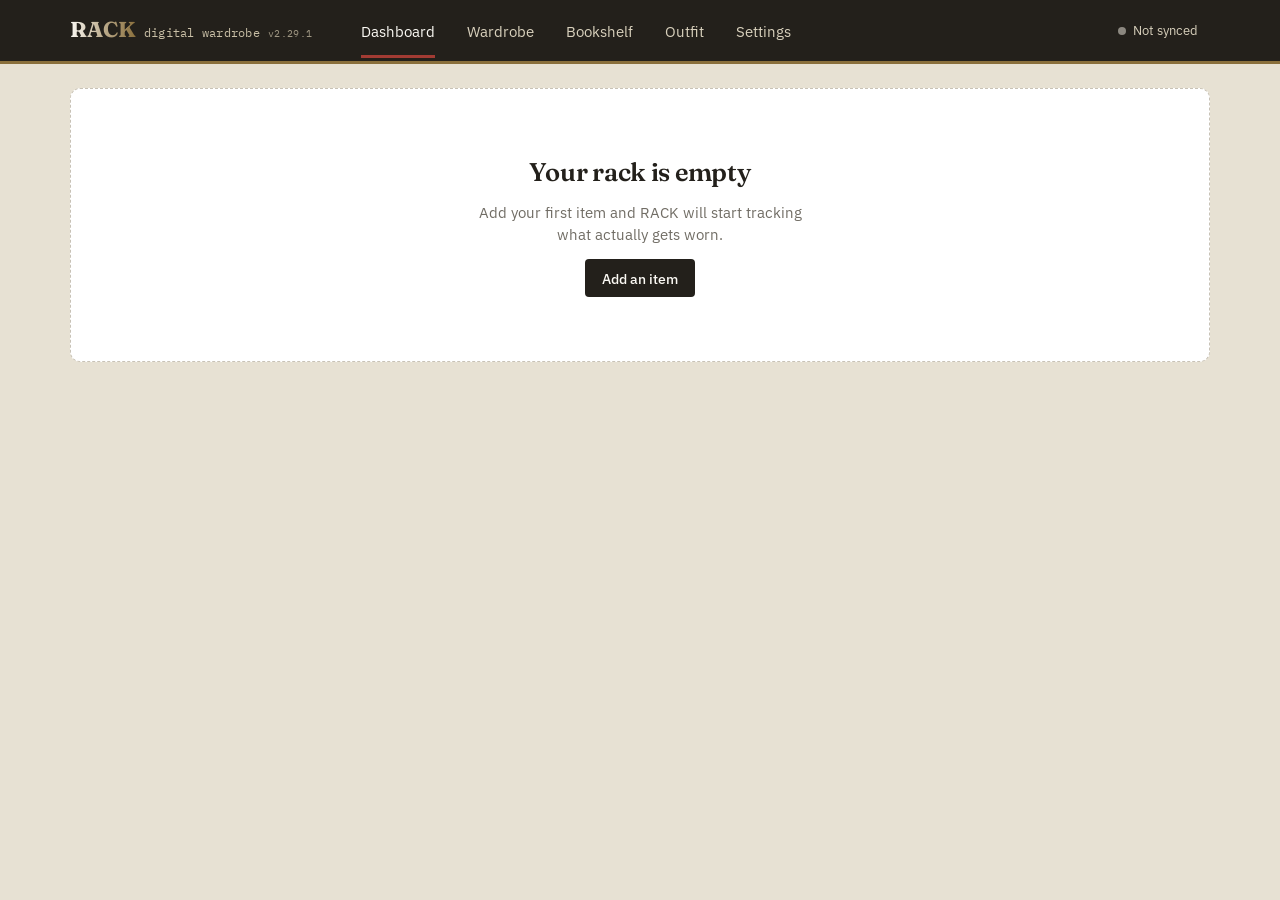
==== index.html @ 63d5cd0a "Make dashboard wear-month figures bold" ====
<!DOCTYPE html>
<!-- Every commit must bump VERSION. Rules: VERSIONING.md -->
<html lang="en">
<head>
<meta charset="UTF-8">
<meta name="viewport" content="width=device-width, initial-scale=1.0, viewport-fit=cover, interactive-widget=resizes-content">
<title>RACK — Digital Wardrobe</title>
<meta name="description" content="Track your wardrobe, what you actually wear, and what it's worth.">
<link rel="icon" href="data:image/svg+xml,%3Csvg xmlns='http://www.w3.org/2000/svg' viewBox='0 0 100 100'%3E%3Crect width='100' height='100' rx='16' fill='%2323201B'/%3E%3Cline x1='15' y1='30' x2='85' y2='30' stroke='%238A6F3B' stroke-width='6'/%3E%3Cpath d='M30 30 L30 75 M50 30 L50 80 M70 30 L70 72' stroke='%23FBF9F4' stroke-width='5' stroke-linecap='round'/%3E%3C/svg%3E">
<link rel="manifest" href="manifest.webmanifest">
<meta name="theme-color" content="#23201B">
<meta name="mobile-web-app-capable" content="yes">
<meta name="apple-mobile-web-app-capable" content="yes">
<meta name="apple-mobile-web-app-title" content="RACK">
<link rel="apple-touch-icon" href="icons/apple-touch-icon.png">
<link rel="preconnect" href="https://fonts.googleapis.com">
<link rel="preconnect" href="https://fonts.gstatic.com" crossorigin>
<link href="https://fonts.googleapis.com/css2?family=Fraunces:wght@500;600;700&family=IBM+Plex+Sans:wght@400;500;600&family=IBM+Plex+Mono:wght@400;500&display=swap" rel="stylesheet">
<link rel="stylesheet" href="css/style.css?v=20261124f">
</head>
<body>

<header class="app-header">
  <div class="app-header__inner">
    <div class="brand"><span class="gradient-text">RACK</span> <small>digital wardrobe</small> <span class="brand__version mono" id="app-version"></span></div>
    <nav class="nav">
      <button class="nav__link" data-tab="dashboard">Dashboard</button>
      <button class="nav__link" data-tab="wardrobe">Wardrobe</button>
      <button class="nav__link" data-tab="bookshelf" hidden>Bookshelf</button>
      <button class="nav__link" data-tab="outfit">Outfit</button>
      <button class="nav__link" data-tab="settings">Settings</button>
    </nav>
    <div class="sync-indicator" id="sync-indicator">
      <button class="sync-indicator__btn" id="sync-indicator-btn" type="button">
        <span class="sync-indicator__icon" aria-hidden="true"></span>
        <span class="sync-dot" id="sync-dot"></span>
        <span class="sync-indicator__label" id="sync-indicator-label">—</span>
      </button>
      <div class="sync-popover" id="sync-popover">
        <p class="sync-popover__status" id="sync-popover-status">—</p>
        <p class="muted">Push/Pull includes photos. Auto-sync updates wardrobe data only.</p>
        <div class="sync-popover__actions">
          <button class="btn btn--small btn--primary" id="sync-push-btn">Push</button>
          <button class="btn btn--small btn--ghost" id="sync-pull-btn">Pull</button>
        </div>
        <button class="btn btn--tiny btn--ghost sync-popover__settings" id="sync-popover-settings">Sync settings</button>
      </div>
    </div>
  </div>
</header>
<div class="sync-scrim" id="sync-scrim"></div>

<nav class="bottom-nav" id="bottom-nav">
  <span class="bottom-nav__lens" aria-hidden="true"></span>
  <button class="bottom-nav__link" data-tab="dashboard"><span class="bottom-nav__icon" data-icon="home"></span><span class="bottom-nav__label">Home</span></button>
  <button class="bottom-nav__link" data-tab="wardrobe"><span class="bottom-nav__icon" data-icon="hanger"></span><span class="bottom-nav__label">Wardrobe</span></button>
  <button class="bottom-nav__link" data-tab="bookshelf" hidden><span class="bottom-nav__icon" data-icon="book"></span><span class="bottom-nav__label">Bookshelf</span></button>
  <button class="bottom-nav__link" data-tab="outfit"><span class="bottom-nav__icon" data-icon="sparkles"></span><span class="bottom-nav__label">Outfit</span></button>
  <button class="bottom-nav__link" data-tab="settings"><span class="bottom-nav__icon" data-icon="sliders"></span><span class="bottom-nav__label">Settings</span></button>
</nav>

<main class="app-main" id="view"></main>

<div class="modal-overlay" id="modal-overlay">
  <div class="modal-box" id="modal-box"></div>
</div>

<div class="toast-host" id="toast-host"></div>

<script src="js/data.js?v=20261124f"></script>
<script src="js/sync.js?v=20261124f"></script>
<script src="js/brand-logos.js?v=20261124f"></script>
<script src="js/photos.js?v=20261124f"></script>
<script src="js/app.js?v=20261124f"></script>
<script>if ('serviceWorker' in navigator) addEventListener('load', () => navigator.serviceWorker.register('sw.js').catch(() => {}));</script>
</body>
</html>
---- css/style.css ----
/* ============================================================
   RACK — style.css
   A tailoring / garment-label inspired system: canvas backdrop,
   brass rail accents, hairline rules, tag-punch card motif.
   ============================================================ */

:root {
  /* ---- core theme tokens — overridden per-theme via JS (inline style on :root) ---- */
  --canvas: #E7E1D3;
  --surface-raised: #FFFFFF;
  --text: #23201B;
  --ink: #23201B;          /* structural dark surfaces: header, primary buttons, toast */
  --accent-ink: #FBF9F4;   /* text/icons sitting on --ink surfaces */
  --accent: #8A6F3B;       /* brass rail */
  --thread: #A23B33;       /* stitched red — sparing use */
  --good: #4C6B4F;

  /* ---- derived tokens — computed from the core set above, same formula for every theme ---- */
  --ink-soft: color-mix(in srgb, var(--text) 60%, var(--canvas) 40%);
  --line: color-mix(in srgb, var(--text) 16%, var(--canvas) 84%);
  --surface: color-mix(in srgb, var(--canvas) 35%, var(--surface-raised) 65%);
  --good-bg: color-mix(in srgb, var(--good) 20%, var(--surface-raised) 80%);
  --warn: var(--thread);
  --warn-bg: color-mix(in srgb, var(--thread) 18%, var(--surface-raised) 82%);

  --radius-s: 4px;
  --radius-m: 10px;
  --shadow-card: 0 1px 0 rgba(35,32,27,0.06);

  /* ---- motion ---- */
  --ease-out: cubic-bezier(.22, 1, .36, 1);       /* entrances: quick start, soft landing */
  --ease-in-out: cubic-bezier(.65, 0, .35, 1);    /* anything that travels across the screen */
  --dur-enter: 200ms;                             /* menus, popovers, modals (kept inside 150-250ms) */
  --dur-exit: 160ms;                              /* exits run 20% shorter than entrances */
  --stagger: 30ms;                                /* gap between sequential rows */
  --font-display: 'Fraunces Tabular', 'Fraunces', Georgia, 'Times New Roman', serif;
  --font-body: 'IBM Plex Sans', -apple-system, Segoe UI, sans-serif;
  --font-mono: 'IBM Plex Mono', 'SFMono-Regular', Consolas, monospace;
}

* { box-sizing: border-box; }
[hidden] { display: none !important; }
html { -webkit-text-size-adjust: 100%; }
body {
  margin: 0;
  background: var(--canvas);
  color: var(--text);
  font-family: var(--font-body);
  font-size: 15px;
  line-height: 1.5;
  font-variant-numeric: tabular-nums;   /* every digit the same width; the "Tabular digits" faces at the end cover fonts that lack it */
}
button, input, select, textarea { font-variant-numeric: tabular-nums; }
h1, h2, h3, h4 { font-family: var(--font-display); font-weight: 600; margin: 0 0 .4em; letter-spacing: -0.01em; }
p { margin: 0 0 .8em; }
.muted { color: var(--ink-soft); font-size: .88em; }
.mono { font-family: var(--font-mono); }
button { font-family: inherit; }
a { color: var(--accent); }
* { -webkit-tap-highlight-color: transparent; }
:focus-visible { outline: 2px solid var(--accent); outline-offset: 2px; }

/* ---------------- header / nav ---------------- */
.app-header {
  position: sticky; top: 0; left: 0; z-index: 48;
  width: 100%;
  background: var(--ink);
  color: var(--accent-ink);
  border-bottom: 3px solid var(--accent);
}
.app-header__inner {
  max-width: 1180px; margin: 0 auto;
  display: flex; align-items: center; gap: 2rem;
  padding: 0 1.25rem;
}
.brand {
  display: flex; align-items: baseline; gap: .5rem;
  padding: .9rem 0;
  font-family: var(--font-display);
  font-size: 1.35rem;
  font-weight: 700;
  color: var(--accent-ink);
  white-space: nowrap;
}
.brand small { font-family: var(--font-mono); font-size: .55em; color: #C9BFA6; font-weight: 400; letter-spacing: .02em; }
.settings-version { display: none; text-align: center; font-size: .7rem; opacity: .6; margin: .5rem 0 0; }
.sync-indicator__icon { display: none; }
.brand__version { font-size: .62rem; color: #C9BFA6; opacity: .75; font-weight: 400; letter-spacing: .04em; }

.nav { display: flex; gap: 0; overflow-x: auto; flex: 1; position: relative; }
.nav__link {
  position: relative;
  background: none; border: none; color: #D8D0BC;
  font-family: var(--font-body); font-size: .95rem;
  padding: 1.1rem 1rem;
  cursor: pointer;
  white-space: nowrap;
  transition: color .2s var(--ease-out);
}
.nav__link:hover { color: var(--accent-ink); }
.nav__link.is-active { color: var(--accent-ink); }
/* one shared underline (.nav__ink, placed by syncNavInk in app.js) slides between tabs instead of a new one appearing under each */
.nav__ink {
  position: absolute; left: 0; bottom: 0; height: 3px; width: var(--ink-w, 0); pointer-events: none;
  transform: translateX(var(--ink-x, 0)); background: var(--thread);
}
.nav__ink.is-ready { transition: transform .3s var(--ease-in-out), width .3s var(--ease-in-out); }

/* ---------------- sync indicator ---------------- */
.sync-indicator { position: relative; margin-left: auto; }
.sync-indicator__btn {
  display: flex; align-items: center; gap: .45rem;
  background: none; border: 1px solid transparent; border-radius: 20px;
  padding: .4rem .7rem; cursor: pointer; color: #D8D0BC;
  font-family: var(--font-body); font-size: .82rem;
}
.sync-indicator__btn { transition: background-color .2s var(--ease-out), transform .14s var(--ease-out); }
.sync-indicator__btn:hover { background: rgba(255,255,255,.06); }
.sync-indicator__btn:active { transform: scale(.97); }
.sync-dot {
  width: 8px; height: 8px; border-radius: 50%; flex-shrink: 0;
  background: #8C8880; transition: background-color .25s var(--ease-out);
}
.sync-dot--synced { background: var(--good); }
.sync-dot--pending { background: var(--accent); }
.sync-dot--syncing { background: var(--accent); animation: sync-pulse 1s ease-in-out infinite; }
.sync-dot--failed, .sync-dot--conflict { background: var(--thread); }
@keyframes sync-spin { to { transform: rotate(360deg); } }
@keyframes sync-pulse { 0%, 100% { opacity: 1; } 50% { opacity: .35; } }

.sync-popover {
  display: none;
  opacity: 0; transform: scale(.95); transform-origin: calc(100% - 1.5rem) 0;  /* grows out of the sync button */
  transition: opacity var(--dur-exit) var(--ease-out), transform var(--dur-exit) var(--ease-out), display var(--dur-exit) allow-discrete;
  position: absolute; top: calc(100% + 8px); right: 0; z-index: 47;
  background: var(--surface-raised); color: var(--text);
  border: 1px solid var(--line); border-radius: var(--radius-m);
  box-shadow: 0 14px 34px rgba(0,0,0,.22);
  padding: .9rem; width: 240px;
}
.sync-popover.is-open {
  display: block; opacity: 1; transform: none;
  transition: opacity var(--dur-enter) var(--ease-out), transform var(--dur-enter) var(--ease-out), display var(--dur-enter) allow-discrete;
}
@starting-style { .sync-popover.is-open { opacity: 0; transform: scale(.95); } }
/* scrim behind the popover: frosted (default) or fluted, via <html data-popover-blur> */
.sync-scrim {
  display: none; opacity: 0;
  transition: opacity var(--dur-exit) var(--ease-out), display var(--dur-exit) allow-discrete;
  position: fixed; inset: 0; z-index: 44;
  background: rgba(255,255,255,.18);
  backdrop-filter: blur(16px) saturate(150%); -webkit-backdrop-filter: blur(16px) saturate(150%);
}
[data-popover-blur="fluted"] .sync-scrim {
  background:
    repeating-linear-gradient(90deg, rgba(255,255,255,.14) 0, rgba(255,255,255,.03) 6px, rgba(0,0,0,.07) 12px, rgba(255,255,255,.14) 12px),
    rgba(255,255,255,.10);
  backdrop-filter: blur(12px) saturate(140%); -webkit-backdrop-filter: blur(12px) saturate(140%);
}
.sync-scrim.is-open { display: block; opacity: 1; transition-duration: var(--dur-enter); }
@starting-style { .sync-scrim.is-open { opacity: 0; } }
.sync-popover__status { font-size: .82rem; color: var(--ink-soft); margin: 0 0 .7rem; }
.sync-popover__actions { display: flex; gap: .5rem; }
.sync-popover__actions .btn { flex: 1; }
.sync-popover__settings { width: 100%; margin-top: .6rem; }

/* ---------------- bottom nav (mobile only) ---------------- */
.bottom-nav {
  display: none;
  position: fixed; left: 0; right: 0; bottom: 0; z-index: 40;
  background: var(--ink);
  border-top: 3px solid var(--accent);
  padding-bottom: env(safe-area-inset-bottom);
}
.bottom-nav__link {
  position: relative;
  flex: 1;
  display: flex; flex-direction: column; align-items: center; justify-content: center; gap: .25rem;
  background: none; border: none; color: #D8D0BC;
  font-family: var(--font-body); font-size: .68rem;
  padding: .55rem .25rem .5rem;
  cursor: pointer;
}
.bottom-nav__lens { display: none; }
.bottom-nav__icon { display: flex; line-height: 0; }
.bottom-nav__icon svg { display: block; }
.bottom-nav__label { line-height: 1; }
.bottom-nav__link.is-active { color: var(--accent-ink); }
.bottom-nav__link.is-active::before {
  content: ''; position: absolute; left: .9rem; right: .9rem; top: 0; height: 3px;
  background: var(--thread);
}

/* ---------------- layout ---------------- */
.app-main { max-width: 1180px; margin: 0 auto; padding: 1.5rem 1.25rem 4rem; }
.view-section { display: flex; flex-direction: column; gap: 1.25rem; }
.wardrobe-block, #outfit-body { display: flex; flex-direction: column; gap: 1.25rem; }

/* ---------------- buttons ---------------- */
.btn {
  font-family: var(--font-body); font-size: .9rem; font-weight: 500;
  padding: .55rem 1rem; border-radius: var(--radius-s); border: 1px solid transparent;
  cursor: pointer; transition: background-color .2s var(--ease-out), border-color .2s var(--ease-out), color .2s var(--ease-out), transform .14s var(--ease-out);
}
.btn:active { transform: scale(.97); }
.btn--primary { background: var(--ink); color: var(--accent-ink); }
.btn--primary:hover { background: #38332A; }
.btn--ghost { background: transparent; border-color: var(--line); color: var(--text); }
.btn--ghost:hover { background: var(--surface-raised); }
.btn--danger { background: var(--thread); color: #fff; }
.btn--danger:hover { background: #8B322B; }
/* Hold to confirm (app.js holdToConfirm): the button fills left to right while it is held. */
.btn--hold { position: relative; overflow: hidden; isolation: isolate; user-select: none; -webkit-user-select: none; -webkit-touch-callout: none; touch-action: manipulation; }
.btn--hold::before { content: ''; position: absolute; inset: 0; z-index: -1; pointer-events: none; background: rgba(0,0,0,.3); transform: scaleX(var(--hold, 0)); transform-origin: left; }
[data-style="neumorphic"] .btn--hold::before { background: color-mix(in srgb, var(--thread) 22%, transparent); }
.btn--danger-ghost { background: transparent; border-color: var(--warn-bg); color: var(--thread); }
.btn--danger-ghost:hover { background: var(--warn-bg); }
.btn--small { padding: .4rem .75rem; font-size: .82rem; }
.btn--tiny { padding: .25rem .55rem; font-size: .76rem; }
.btn[disabled] { opacity: .4; cursor: not-allowed; }
.icon-btn { background: none; border: none; font-size: 1.4rem; line-height: 1; cursor: pointer; color: var(--ink-soft); }
.icon-btn:hover { color: var(--text); }

/* ---------------- toolbar / filters ---------------- */
.toolbar {
  display: flex; flex-wrap: wrap; align-items: center; justify-content: flex-start; gap: .75rem;
}
/* search, filters and view toggle cluster left; the create action sits alone on the far right */
#add-item-btn { margin-left: auto; }
.toolbar__filters { display: none; flex-wrap: wrap; gap: .5rem; flex-basis: 100%; width: 100%; }
.toolbar__filters.is-open {
  display: flex; margin-top: .5rem; padding-top: .75rem; border-top: 1px dashed var(--line);
}
.filters-toggle-btn { display: inline-flex; align-items: center; position: relative; }
.filter-count-badge {
  display: inline-flex; align-items: center; justify-content: center;
  min-width: 18px; height: 18px; padding: 0 4px; margin-left: .4rem;
  border-radius: 20px; background: var(--thread); color: #fff;
  font-family: var(--font-mono); font-size: .68rem;
}
.filter-count-badge[hidden] { display: none; }
.filters-backdrop { display: none; }
.filters-done-btn { display: none; }
select, input[type="text"], input[type="number"], input[type="password"], input[type="search"],
input[type="date"] {
  font-family: var(--font-body); font-size: .87rem;
  padding: .5rem .6rem; border-radius: var(--radius-s); border: 1px solid var(--line);
  background: var(--surface-raised); color: var(--text);
}
.search-input { flex: 1 1 180px; min-width: 0; max-width: 260px; }

/* ---------------- stat grid (dashboard) ---------------- */
.stat-grid { display: grid; grid-template-columns: repeat(2, 1fr); gap: .75rem; }
.stat-card {
  background: var(--surface-raised); border: 1px solid var(--line); border-radius: var(--radius-m);
  padding: 1rem 1.1rem; display: flex; flex-direction: column; gap: .2rem;
}
.stat-card__num { font-family: var(--font-display); font-size: 1.7rem; font-weight: 700; }
.stat-card__label { font-size: .8rem; color: var(--ink-soft); }
/* hero metric: one dominant figure, supporting numbers small beneath */
.stat-hero { grid-column: 1 / -1; padding: .9rem 1.2rem; gap: .2rem; }
.stat-hero .stat-card__num { font-size: 1.9rem; line-height: 1.1; }
.stat-hero__head { display: flex; align-items: center; gap: .35rem; }
.stat-hero__switch {
  display: inline-flex; align-items: center; justify-content: center; flex: none;
  width: 30px; height: 30px; margin: -4px 0; padding: 0; border-radius: 999px;
  border: 1px solid var(--line); background: transparent; color: var(--ink-soft); cursor: pointer;
}
.stat-hero__switch:hover, .stat-hero__switch:focus-visible { color: var(--text); border-color: currentColor; }
.stat-hero__meta {
  display: grid; grid-template-columns: repeat(auto-fit, minmax(110px, 1fr)); gap: .75rem 1rem;
  margin-top: .45rem; padding-top: .6rem; border-top: 1px dashed var(--line);
}
.stat-grid .stat-card:not(.stat-hero) { padding: .7rem 1rem; }
.stat-grid .stat-card:not(.stat-hero) .stat-card__num { font-size: 1.35rem; }
.stat-hero__item { display: flex; flex-direction: column; gap: .05rem; min-width: 0; }
.stat-hero__val { font-family: var(--font-display); font-size: 1.05rem; font-weight: 600; overflow-wrap: anywhere; }
.stat-hero__item--wide { grid-column: 1 / -1; flex-direction: row; align-items: baseline; gap: .5rem; }
@media (min-width: 641px) { .stat-hero__meta { grid-template-columns: repeat(4, 1fr); } }  /* full-width item stops auto-fit collapsing empty columns */
/* longest idle + dormant count in one compact row */
.stat-idle { grid-column: 1 / -1; flex-direction: row; align-items: center; justify-content: space-between; gap: .75rem; }
.stat-idle__main { display: flex; flex-direction: column; gap: .1rem; min-width: 0; }
.stat-idle__name { white-space: nowrap; overflow: hidden; }
.stat-idle .tag-chip { flex: none; }
.stat-idle--action { cursor: pointer; transition: transform var(--dur-exit) var(--ease-out); }
.stat-idle--action:active { transform: scale(.985); }
.stat-idle--action:focus-visible { outline: 2px solid var(--accent); outline-offset: 2px; }
.mini-row > span:first-child { min-width: 0; overflow: hidden; text-overflow: ellipsis; white-space: nowrap; }
.mini-row > .tag-chip { flex: none; white-space: nowrap; }
.mini-row > .mini-name:first-child { display: flex; align-items: center; }
.mid { display: flex; min-width: 0; }
.mini-row__main { flex: 1 1 auto; min-width: 0; display: flex; flex-direction: column; gap: .1rem; }
.mini-row__main > .mini-name { display: flex; align-items: center; min-width: 0; overflow: hidden; white-space: nowrap; }
.mini-row__main > small { font-size: .74rem; white-space: nowrap; overflow: hidden; text-overflow: ellipsis; }
.mid__start { min-width: 0; overflow: hidden; text-overflow: ellipsis; white-space: pre; }
.mid__end { flex: none; white-space: pre; }

.dash-cols { display: grid; grid-template-columns: repeat(auto-fit, minmax(260px, 1fr)); gap: 1rem; }
.panel {
  background: var(--surface-raised); border: 1px solid var(--line); border-radius: var(--radius-m);
  padding: 1.2rem;
}
.settings-section { position: relative; }
.backup-cards { display: contents; }
.backup-actions { display: grid; grid-template-columns: 1fr 1fr; gap: .6rem; }
.backup-actions .btn { display: flex; align-items: center; justify-content: center; gap: .5rem; margin: 0; text-align: center; }
.settings-section__actions {
  position: absolute; top: 0; right: 0; z-index: 2;
  display: flex; align-items: center; gap: .4rem;
}
.item-group.is-collapsed .settings-section__actions { display: none; }
.settings-section__actions .btn--icon { height: auto; align-self: stretch; }
.settings-hint-btn {
  flex: none; width: 1.5rem; height: 1.5rem; padding: 0; border-radius: 50%; cursor: pointer;
  border: 1px solid var(--line); background: transparent; color: var(--ink-soft);
  font: inherit; font-size: .8rem; line-height: 1;
}
.settings-hint-btn:hover, .settings-hint-btn[aria-expanded="true"] { color: var(--text); border-color: var(--ink-soft); }
.item-group.is-collapsed .settings-hint-btn { display: none; }
.settings-hint-tip {
  position: absolute; top: calc(100% + .35rem); right: 0; z-index: 30;
  width: min(19rem, calc(100vw - 2.5rem)); padding: .7rem .85rem;
  background: var(--surface-raised); color: var(--text);
  border: 1px solid var(--line); border-radius: var(--radius-m);
  box-shadow: 0 14px 34px rgba(0,0,0,.22);
  font-size: .82rem; line-height: 1.45;
  opacity: 0; visibility: hidden; transform: translateY(-4px); transform-origin: calc(100% - .8rem) 0;
  transition: opacity var(--dur-exit) var(--ease-out), transform var(--dur-exit) var(--ease-out), visibility 0s linear var(--dur-exit);
}
.settings-hint-tip::before { content: ""; position: absolute; left: 0; right: 0; top: -1rem; height: 1rem; }  /* keeps hover while the pointer crosses the gap */
.settings-hint-tip p { margin: 0; }
.settings-hint-tip p + p { margin-top: .5rem; }
.settings-hint-tip.is-open, .settings-hint-btn:focus-visible + .settings-hint-tip {
  opacity: 1; visibility: visible; transform: none;
  transition: opacity var(--dur-enter) var(--ease-out), transform var(--dur-enter) var(--ease-out), visibility 0s;
}
@media (hover: hover) {
  .settings-hint-btn:hover + .settings-hint-tip, .settings-hint-tip:hover {
    opacity: 1; visibility: visible; transform: none;
    transition: opacity var(--dur-enter) var(--ease-out), transform var(--dur-enter) var(--ease-out), visibility 0s;
  }
}
.item-group.is-collapsed .settings-hint-tip { display: none; }
.panel--accent { border-color: var(--accent); background: #FBF6EA; }
.panel--sync label { display: flex; flex-direction: column; gap: .3rem; font-size: .85rem; font-weight: 500; }
.panel--sync input { width: 100%; box-sizing: border-box; }
.panel--danger { border-color: var(--warn-bg); }
.panel--quiet { padding: .75rem 1.2rem; }
.panel--quiet h3 { font-size: .85rem; color: var(--ink-soft); margin: 0 0 .3rem; }
.panel--quiet .mini-row { font-size: .82rem; }
.mini-list { display: flex; flex-direction: column; gap: .1rem; }
.mini-row {
  display: flex; justify-content: space-between; align-items: center; gap: .5rem;
  padding: .5rem 0; border-bottom: 1px dashed var(--line); font-size: .9rem;
}
.mini-row:last-child { border-bottom: none; }

/* ---------------- charts ---------------- */
.chart-svg { width: 100%; height: auto; margin-top: .3rem; }
.chart-svg .chart-label { font-family: var(--font-body); font-size: 12px; fill: var(--ink-soft); }
.chart-svg .chart-value { font-family: var(--font-mono); font-size: 11px; fill: var(--text); }
.chart-svg .chart-track { fill: var(--canvas); }
.chart-svg .chart-icon { color: var(--ink-soft); }
.chart-svg .chart-grid { stroke: var(--line); stroke-width: 1; }
.chart-svg .chart-tick { font-family: var(--font-mono); font-size: 10px; fill: var(--ink-soft); }

.tag-chip {
  display: inline-block; font-family: var(--font-mono); font-size: .72rem;
  background: var(--canvas); border: 1px solid var(--line); border-radius: 20px;
  padding: .15rem .55rem; color: color-mix(in srgb, var(--text) 68%, var(--canvas));
}
/* the good/warn hues are often pale (and themeable), so the text is pulled toward --text to stay readable on their tint */
.tag-chip--good { background: var(--good-bg); color: color-mix(in srgb, var(--good) 50%, var(--text)); border-color: transparent; }
.tag-chip--warn { background: var(--warn-bg); color: color-mix(in srgb, var(--warn) 50%, var(--text)); border-color: transparent; }
.tag-chip--muted { opacity: .7; }
.tag-chip--more { cursor: pointer; font-family: var(--font-mono); line-height: inherit; color: var(--text); }
.tag-chip--more { transition: border-color .2s var(--ease-out), transform .14s var(--ease-out); }
.tag-chip--more:hover { border-color: var(--ink-soft); }
.tag-chip--more:active { transform: scale(.97); }
.tag-chip[hidden] { display: none; }

/* ---------------- item grid & cards ---------------- */
.item-grid { display: grid; grid-template-columns: repeat(auto-fill, minmax(255px, 1fr)); gap: 1rem; }
.item-card {
  position: relative;
  min-width: 0;
  display: flex;
  flex-direction: column;
  background: var(--surface-raised); border: 1px solid var(--line); border-radius: var(--radius-m);
  padding: 1.1rem 1.1rem 1rem; box-shadow: var(--shadow-card);
}
.item-card__top { display: flex; gap: .65rem; align-items: flex-start; }
.swatch { width: 26px; height: 26px; border-radius: 50%; border: 2px solid var(--surface-raised); box-shadow: 0 0 0 1px var(--line); flex-shrink: 0; margin-top: .15rem; }
.swatch--sm { width: 18px; height: 18px; }
/* Perfumes have no colour; the bottle size sits where the swatch would be, so
   it matches the same footprint and keeps the title aligned across cards. */
.item-card__vol {
  display: inline-flex; align-items: center; justify-content: center;
  min-width: 26px; height: 26px; padding: 0 .3rem;
  border-radius: 13px; border: 1px solid var(--line); background: var(--surface);
  color: var(--ink-soft); font-size: .62rem; font-weight: 500; line-height: 1;
  letter-spacing: -.01em; white-space: nowrap; flex-shrink: 0; margin-top: .15rem;
}
.item-row .item-card__vol { min-width: 18px; height: 18px; border-radius: 9px; font-size: .55rem; padding: 0 .2rem; margin-top: 0; }
.item-card__titles { flex: 1; min-width: 0; }
@media (min-width: 641px) { .item-card__titles { min-height: 3.6rem; } } /* reserve two title lines only when cards sit side by side */
.item-card__titles h4 {
  font-size: 1rem; margin-bottom: .1rem; line-height: 1.25;
  display: -webkit-box; -webkit-line-clamp: 2; -webkit-box-orient: vertical;
  overflow: hidden; text-overflow: ellipsis; white-space: normal;
}
.item-card__breadcrumb { font-size: .76rem; color: var(--ink-soft); margin: 0; overflow: hidden; text-overflow: ellipsis; white-space: nowrap; }
.item-card__subtext { font-size: .82rem; color: var(--ink-soft); margin: .5rem 0 0; font-style: italic; }
.item-card__tags { display: flex; flex-wrap: wrap; gap: .3rem; margin: .7rem 0; }

/* overflow menu trigger: doubles as the card's decorative "hole" */
.item-card__overflow { flex-shrink: 0; margin-top: .15rem; }
.item-card__hole-btn {
  position: relative; width: 32px; height: 32px; padding: 0; border-radius: 50%;
  border: 1px solid var(--line); color: var(--ink-soft); cursor: pointer;
  background: color-mix(in srgb, var(--surface-raised) 65%, transparent);
  box-shadow: 0 1px 3px rgba(0,0,0,.08);
  display: flex; align-items: center; justify-content: center;
  transition: background-color .2s var(--ease-out), color .2s var(--ease-out), transform .14s var(--ease-out);
}
.item-card__hole-btn svg { display: block; }
.item-card__hole-btn::before { content: ''; position: absolute; inset: -6px; } /* larger tap target */
.item-card__hole-btn:hover { background: var(--surface-raised); color: var(--text); }

/* Per-device photo on perfume cards (photos.js). Hidden until a real image
   has decoded, so a missing or broken photo leaves the card exactly as it
   looked before — no empty box, no layout shift for photo-less items. */
.item-card__photo {
  margin: -1.1rem -1.1rem .85rem;
  border-radius: calc(var(--radius-m) - 2px) calc(var(--radius-m) - 2px) 0 0;
  overflow: hidden;
  background: var(--surface);
}
.item-card__photo img { display: block; width: 100%; aspect-ratio: 4 / 3; object-fit: cover; }
.item-card__hole-btn:active { transform: scale(.97); }

.item-card__stats {
  display: grid; grid-template-columns: repeat(2, 1fr); gap: .55rem .8rem;
  border-top: 1px dashed var(--line); border-bottom: 1px dashed var(--line);
  padding: .65rem 0; margin: .5rem 0;
  margin-top: auto;
}
.stat-cell { display: flex; align-items: center; gap: .45rem; min-width: 0; }
.stat-cell__icon { flex-shrink: 0; color: var(--ink-soft); display: flex; }
.stat-cell__text { display: flex; flex-direction: column; min-width: 0; }
.stat-cell__text .mono { font-size: .9rem; font-weight: 600; overflow: hidden; text-overflow: ellipsis; white-space: nowrap; }
.stat-cell__text small { font-size: .66rem; color: var(--ink-soft); text-transform: lowercase; }
.stat-cell--good,
.stat-cell--warn { padding: .2rem .4rem; margin: -.2rem -.4rem; border-radius: var(--radius-s); }
.stat-cell--good { background: var(--good-bg); }
.stat-cell--warn { background: var(--warn-bg); }
.stat-cell--good .stat-cell__icon,
.stat-cell--good .mono { color: var(--good); }
.stat-cell--warn .stat-cell__icon,
.stat-cell--warn .mono { color: var(--warn); }

.item-card__actions { display: flex; flex-direction: column; gap: .5rem; }
.item-card__actions-row { display: flex; flex-wrap: wrap; gap: .4rem; }
.item-card__actions-row--primary .btn--wear { flex: 1; }
.btn--wear { padding: .65rem 1rem; font-size: .92rem; }
.item-card--retired { opacity: .82; background: var(--canvas); }
.retired-badge {
  display: inline-block; font-size: .72rem; font-family: var(--font-mono);
  color: var(--ink-soft); background: var(--surface-raised); border: 1px solid var(--line);
  border-radius: 20px; padding: .15rem .6rem; margin: .3rem 0 0;
}

/* ---------------- view toggle (cards / list) ---------------- */
.view-toggle { display: flex; border: 1px solid var(--line); border-radius: var(--radius-s); overflow: hidden; flex-shrink: 0; }
.view-toggle__btn {
  background: var(--surface-raised); border: none; padding: .55rem 1rem;
  font-family: var(--font-body); font-size: .9rem; color: var(--ink-soft); cursor: pointer;
  transition: background-color .2s var(--ease-out), color .2s var(--ease-out), transform .14s var(--ease-out);  /* old and new state overlap instead of snapping */
}
.view-toggle__btn:active { transform: scale(.97); }
/* selected state is a soft accent tint so + Add item stays the only solid dark button in the row */
.view-toggle__btn.is-active { background: color-mix(in srgb, var(--accent) 20%, var(--surface-raised)); color: var(--text); font-weight: 600; }
.segment-toggle { align-self: flex-start; }
/* wardrobe toolbar buttons: icon + label on desktop, icon only on phones so the row stays on one line */
.tb-btn { display: inline-flex; align-items: center; justify-content: center; gap: .45rem; }
.tb-btn svg { flex-shrink: 0; }
@media (max-width: 640px) {
  .tb-btn__label { display: none; }
  .tb-btn { gap: 0; min-width: 44px; padding-inline: .7rem; }
  .filters-toggle-btn.tb-btn .filter-count-badge { position: absolute; top: -7px; right: -7px; margin: 0; }
}

/* ---------------- compact list view ---------------- */
.item-grid--list { display: flex; flex-direction: column; gap: .4rem; }

/* optional collapsible sections (Settings > Appearance > Wardrobe sections) */
.item-groups { display: flex; flex-direction: column; gap: 1.25rem; }
.item-group__head {
  display: flex; align-items: center; gap: .5rem; width: 100%; margin-bottom: .75rem; padding: .35rem .1rem;
  background: none; border: none; border-bottom: 1px solid var(--line); cursor: pointer; text-align: left;
  color: var(--text); font-family: var(--font-display); font-size: 1.05rem; font-weight: 600;
}
.item-group__count { font-family: var(--font-mono); font-size: .75rem; font-weight: 400; color: var(--ink-soft); }
.item-group__chev {
  width: .5rem; height: .5rem; margin: 0 .3rem .25rem .1rem; flex-shrink: 0;
  border-right: 2px solid currentColor; border-bottom: 2px solid currentColor;
  transform: rotate(45deg); transition: transform var(--dur-enter) var(--ease-in-out), margin var(--dur-enter) var(--ease-in-out);
}
.item-group.is-collapsed .item-group__chev { transform: rotate(-45deg); margin: 0 .35rem 0 0; }
.item-group.is-collapsed .item-group__head { margin-bottom: 0; }
/* Collapse reveals/hides by animating height while the box clips its contents (no display:none, so it can animate).
   overflow flips to clip at once when closing and only after the reveal finishes when opening, so card shadows are
   intact at rest and hidden cards add no scroll height. Where interpolate-size isn't supported the height just snaps. */
:root { interpolate-size: allow-keywords; }
.item-group__head { transition: margin-bottom var(--dur-enter) var(--ease-in-out); }
.item-group > .item-grid, .item-group > .settings-section__body {
  height: auto;
  transition: height var(--dur-enter) var(--ease-in-out), opacity var(--dur-enter) var(--ease-out), overflow 0s linear var(--dur-enter) allow-discrete, visibility 0s;
}
.item-group.is-collapsed > .item-grid, .item-group.is-collapsed > .settings-section__body {
  height: 0; opacity: 0; visibility: hidden; overflow: clip;
  transition: height var(--dur-exit) var(--ease-in-out), opacity var(--dur-exit) var(--ease-out), overflow 0s allow-discrete, visibility 0s linear var(--dur-exit);
}
.item-row {
  display: flex; align-items: center; gap: .7rem;
  background: var(--surface-raised); border: 1px solid var(--line); border-radius: var(--radius-s);
  padding: .55rem .7rem;
}
.item-row--retired { opacity: .8; background: var(--canvas); }
.item-row__main { flex: 1; min-width: 0; display: flex; flex-direction: column; gap: .05rem; }
.item-row__title { font-weight: 600; font-size: .9rem; white-space: nowrap; overflow: hidden; text-overflow: ellipsis; }
.item-row__meta { font-size: .74rem; color: var(--ink-soft); white-space: nowrap; overflow: hidden; text-overflow: ellipsis; }
.item-row__overflow { position: relative; flex-shrink: 0; }
.item-row__overflow-btn { font-size: 1.05rem; line-height: 1; padding: .35rem .55rem; }
.item-row__menu {
  display: none; opacity: 0; visibility: hidden; transform: scale(.95); transform-origin: calc(100% - 16px) 0;  /* grows out of the ⋮ button */
  transition: opacity var(--dur-exit) var(--ease-out), transform var(--dur-exit) var(--ease-out), visibility 0s linear var(--dur-exit), display var(--dur-exit) allow-discrete;
  position: absolute; top: calc(100% + 4px); right: 0; z-index: 30;
  background: var(--surface-raised); border: 1px solid var(--line); border-radius: var(--radius-s);
  box-shadow: 0 10px 26px rgba(0,0,0,.18); min-width: 168px; overflow: hidden;
}
.item-row__overflow.is-open .item-row__menu {
  display: block; opacity: 1; visibility: visible; transform: none;
  transition: opacity var(--dur-enter) var(--ease-out), transform var(--dur-enter) var(--ease-out), visibility 0s, display var(--dur-enter) allow-discrete;
}
@starting-style { .item-row__overflow.is-open .item-row__menu { opacity: 0; transform: scale(.95); } }
.item-row__menu button {
  display: block; width: 100%; text-align: left; padding: .55rem .8rem;
  background: none; border: none; border-bottom: 1px solid var(--line);
  cursor: pointer; font-family: var(--font-body); font-size: .84rem; color: var(--text);
}
.item-row__menu button:last-child { border-bottom: none; }
.item-row__menu button:hover { background: var(--canvas); }
.item-row__menu button.danger { color: var(--thread); }
.item-row__menu button:disabled { opacity: .4; cursor: not-allowed; }
@media (max-width: 640px) {
  .item-row__title { max-width: 46vw; }
}

/* ---------------- outfit builder ---------------- */
.outfit-question { font-family: var(--font-display); font-size: 1.3rem; margin: 0; }
.outfit-view { max-width: 760px; width: 100%; margin: 0 auto; }
.outfit-chips-bar {
  position: sticky; top: var(--app-header-h, 0px); z-index: 20; margin: 0 -1.25rem;
  pointer-events: none; /* free-floating chips: taps in the empty space reach the content below */
}
.outfit-activity-chips {
  border-bottom: none; padding: .6rem 1.25rem; margin: 0; position: relative;
  pointer-events: none;
}
.subnav.outfit-activity-chips {
  border-bottom: none; flex-wrap: nowrap; overflow-x: auto; overflow-y: hidden; -webkit-overflow-scrolling: touch;
  scrollbar-width: none; overscroll-behavior-x: contain;
}
.outfit-activity-chips::-webkit-scrollbar { display: none; }
.outfit-activity-chips .subnav__link { pointer-events: auto; flex: 0 0 auto; white-space: nowrap; }
/* Outer shadows must stay inside the row's padding (~9px): the row scrolls sideways, so it clips
   vertically and a bigger shadow shows up as a hard-edged band under the chips. */
/* Liquid glass chips. Chromium gets real refraction via an inline backdrop-filter from
   LiquidGlass (app.js); everywhere else this frosted version applies. */
.outfit-chips-bar .outfit-activity-chips .subnav__link,
[data-style="glass"] .modal__body .form-actions .btn--ghost {
  background: linear-gradient(145deg, rgba(255,255,255,.42), rgba(255,255,255,.10) 55%, rgba(255,255,255,.22));
  border: 1px solid rgba(255,255,255,.55); color: var(--text);
  backdrop-filter: blur(6px) saturate(1.7) brightness(1.06); -webkit-backdrop-filter: blur(6px) saturate(1.7) brightness(1.06);
  box-shadow:
    inset 0 1.5px 1px rgba(255,255,255,.85), inset 0 -1px 1px rgba(255,255,255,.35),
    inset 1px 0 1px rgba(255,255,255,.35), inset -1px 0 1px rgba(255,255,255,.35),
    inset 0 0 14px rgba(255,255,255,.22), 0 2px 6px rgba(20,30,50,.12);
}
.outfit-chips-bar .outfit-activity-chips .subnav__link.is-active,
[data-style="glass"] .modal__body .form-actions .btn--primary {
  background: linear-gradient(145deg, color-mix(in srgb, var(--ink) 74%, transparent), color-mix(in srgb, var(--ink) 62%, transparent));
  color: var(--accent-ink); border-color: rgba(255,255,255,.28);
  box-shadow:
    inset 0 1.5px 1px rgba(255,255,255,.45), inset 0 -1px 1px rgba(255,255,255,.12),
    0 2px 6px rgba(20,30,50,.16);
}
.outfit-hint { padding: .5rem 0; }
.outfit-category h3 {
  display: flex; align-items: center; font-size: .95rem; margin: 0 0 .6rem;
}
.outfit-item-row { display: flex; flex-wrap: wrap; gap: .6rem; }
.outfit-item-tile {
  display: flex; align-items: center; gap: .55rem; text-align: left;
  background: var(--surface-raised); border: 1px solid var(--line); border-radius: var(--radius-m);
  padding: .55rem .8rem; cursor: pointer; font-family: var(--font-body); color: var(--text);
  max-width: 260px;
}
.outfit-item-tile { transition: border-color .2s var(--ease-out), background-color .2s var(--ease-out), transform .14s var(--ease-out); }
.outfit-item-tile:hover { border-color: var(--accent); }
.outfit-item-tile:active { transform: scale(.97); }
.outfit-item-tile.is-selected { border-color: var(--ink); background: var(--canvas); box-shadow: 0 0 0 1px var(--ink); }
.outfit-item-tile__text { display: flex; flex-direction: column; gap: .15rem; min-width: 0; }
.outfit-item-tile__title {
  font-size: .87rem; font-weight: 500; line-height: 1.25;
  display: -webkit-box; -webkit-line-clamp: 2; -webkit-box-orient: vertical;
  overflow: hidden; text-overflow: ellipsis; white-space: normal;
}
.outfit-item-tile__meta { display: block; font-size: .72rem; }
.outfit-item-tile .swatch--sm { margin-top: 0; }
@media (max-width: 640px) {
  /* Two tiles per row on phones; a picked one-at-a-time item spans the full row. */
  .outfit-item-row { display: grid; grid-template-columns: repeat(2, minmax(0, 1fr)); }
  .outfit-item-tile { max-width: none; }
  .outfit-item-tile__title { -webkit-line-clamp: 3; }
  .outfit-item-tile.is-selected:only-child { grid-column: 1 / -1; }
}

.outfit-summary {
  background: var(--surface-raised); border: 1px solid var(--line); border-radius: var(--radius-m);
  padding: 1rem 1.1rem; position: sticky; bottom: 1rem; box-shadow: var(--shadow-card);
}
.outfit-summary__empty { margin: 0; }
.outfit-summary__header { display: flex; justify-content: space-between; align-items: baseline; gap: .75rem; margin-bottom: .6rem; }
.outfit-summary__list { display: flex; flex-wrap: wrap; gap: .4rem; margin-bottom: .8rem; }
.outfit-summary__chip { display: inline-flex; align-items: center; gap: .35rem; padding-right: .35rem; }
.outfit-summary__chip button { background: none; border: none; cursor: pointer; color: var(--ink-soft); font-size: .85rem; line-height: 1; }
.outfit-summary__chip button:hover { color: var(--thread); }
.outfit-summary__actions { display: flex; flex-wrap: wrap; justify-content: flex-end; gap: .5rem; }
@media (max-width: 640px) {
  .outfit-summary { position: static; }
}

/* ---------------- masters ---------------- */
.subnav { display: flex; gap: .4rem; flex-wrap: wrap; border-bottom: 1px solid var(--line); padding-bottom: .75rem; }
.subnav__link {
  background: var(--surface-raised); border: 1px solid var(--line); border-radius: 20px;
  padding: .4rem .9rem; font-size: .85rem; cursor: pointer; color: var(--ink-soft);
  transition: background-color .2s var(--ease-out), border-color .2s var(--ease-out), color .2s var(--ease-out), transform .14s var(--ease-out);
}
.subnav__link:active { transform: scale(.97); }
.subnav__link.is-active { background: var(--ink); color: var(--accent-ink); border-color: var(--ink); }

.panel-list { display: flex; flex-direction: column; gap: .8rem; }
.master-card { background: var(--surface-raised); border: 1px solid var(--line); border-radius: var(--radius-m); padding: 1rem 1.1rem; }
.master-card__row { display: flex; align-items: center; gap: .75rem; flex-wrap: wrap; }
.master-card__row strong { font-size: 1.02rem; flex: 1; min-width: 100px; }
.master-card__actions { display: flex; gap: .4rem; }
.master-card__actions--split { flex: 1 1 100%; align-items: center; }
.master-card__actions--split [data-act="edit"] { margin-left: auto; }
.btn--icon { display: inline-flex; align-items: center; justify-content: center; width: 36px; height: 32px; padding: 0; }

.sub-list { display: flex; flex-wrap: wrap; gap: .4rem; margin-top: .7rem; }
.cat-icon-badge {
  display: inline-flex; align-items: center; justify-content: center;
  width: 30px; height: 30px; border-radius: 50%; background: var(--canvas); color: var(--ink-soft); flex-shrink: 0;
}
.icon-picker { display: grid; grid-template-columns: repeat(auto-fill, minmax(40px, 1fr)); gap: .4rem; }
.icon-picker__btn {
  display: flex; align-items: center; justify-content: center;
  width: 40px; height: 40px; border-radius: var(--radius-s); border: 1px solid var(--line);
  background: var(--surface-raised); color: var(--ink-soft); cursor: pointer;
}
.icon-picker__btn { transition: background-color .2s var(--ease-out), color .2s var(--ease-out), border-color .2s var(--ease-out), transform .14s var(--ease-out); }
.icon-picker__btn:hover { border-color: var(--accent); }
.icon-picker__btn:active { transform: scale(.97); }
.icon-picker__btn.is-selected { background: var(--ink); color: var(--accent-ink); border-color: var(--ink); }
.sub-pill {
  background: var(--canvas); border: 1px solid var(--line); border-radius: 20px;
  padding: .25rem .3rem .25rem .7rem; font-size: .8rem; display: inline-flex; align-items: center; gap: .3rem;
}
.sub-pill button { background: none; border: none; cursor: pointer; color: var(--ink-soft); font-size: .8rem; padding: 0; width: 1.5rem; height: 1.6rem; display: inline-flex; align-items: center; justify-content: center; }
.sub-pill button:hover { color: var(--text); }
.sub-pill button[data-act="delete-sub"], .chip-card button[data-act="delete"] { color: var(--thread); border-radius: 50%; }  /* destructive: same warning colour as the big delete buttons */
.sub-pill button[data-act="delete-sub"]:hover, .chip-card button[data-act="delete"]:hover { color: var(--thread); background: var(--warn-bg); }

.tag-table__row {
  display: grid; grid-template-columns: 6.4rem minmax(0, 1fr) auto; align-items: center; gap: .6rem;
  background: var(--surface-raised); border: 1px solid var(--line); border-radius: var(--radius-s);
  padding: .55rem .9rem;
}
.tag-table { display: flex; flex-direction: column; gap: .4rem; }
.tag-table__row .tag-chip { justify-self: start; max-width: 100%; overflow-wrap: anywhere; }

.chip-grid { display: flex; flex-wrap: wrap; gap: .6rem; }
.chip-card {
  display: flex; align-items: center; gap: .5rem;
  background: var(--surface-raised); border: 1px solid var(--line); border-radius: 20px;
  padding: .4rem .5rem .4rem .8rem; font-size: .85rem;
}
.chip-card button { background: none; border: none; cursor: pointer; color: var(--ink-soft); padding: 0; width: 1.6rem; height: 1.6rem; flex: none; display: inline-flex; align-items: center; justify-content: center; }
.chip-card button:hover { color: var(--text); }
/* Brands: one full-width row per brand (several per row on wide screens); controls line up in columns */
.chip-grid--rows { display: grid; grid-template-columns: repeat(auto-fill, minmax(min(100%, 22rem), 1fr)); gap: .5rem; }
.chip-grid--rows .chip-card { padding: .5rem .5rem .5rem .65rem; min-width: 0; }
.chip-grid--rows .chip-card > .muted { min-width: 1.4rem; text-align: right; }
.chip-card__name { flex: 1; min-width: 0; overflow: hidden; text-overflow: ellipsis; white-space: nowrap; }
.chip-card button.chip-card__logo { color: var(--text); }  /* the logo is the tap target for changing it; keep logo colour, not the icon grey */
.chip-card__logo-empty { display: inline-flex; opacity: .35; }  /* no logo yet: faint placeholder in the same slot */
.brand-edit-logo { display: flex; align-items: center; gap: .7rem; }
.brand-edit-logo__label { font-size: .85rem; font-weight: 500; }
.brand-edit-logo .btn { margin-left: auto; }
.chip-card__spacer { flex: none; width: 1.6rem; }
/* no delete button when in use: keep the count from hugging the rounded edge */
.chip-card > .muted:last-child { padding-right: .3rem; }
/* per-brand scope picker in Masters > Brands */
.chip-card__scope {
  width: 6rem; font-size: .72rem; padding: .15rem .3rem; border-radius: 10px;
  border: 1px solid var(--line); background: var(--surface); color: var(--ink-soft);
  cursor: pointer;
}
.chip-card__scope:focus-visible { outline: 2px solid var(--accent); outline-offset: 1px; }

/* ---------------- forms ---------------- */
.form { display: flex; flex-direction: column; gap: .9rem; }
.form--wide { min-width: min(640px, 80vw); }
.form label { display: flex; flex-direction: column; gap: .3rem; font-size: .85rem; font-weight: 500; }
.form-row { display: grid; grid-template-columns: 1fr 1fr; gap: .9rem; align-items: end; }
.form fieldset { border: 1px solid var(--line); border-radius: var(--radius-s); padding: .8rem; }
.form legend { font-size: .8rem; color: var(--ink-soft); padding: 0 .3rem; }
.tag-check-grid { display: flex; flex-wrap: wrap; gap: .5rem .9rem; }
.tag-check { flex-direction: row !important; align-items: center; gap: .4rem !important; font-weight: 400 !important; }
.inline-add { display: flex; gap: .4rem; }
.inline-add select, .inline-add input { flex: 1; min-width: 0; }
.inline-add [hidden] { display: none !important; }
/* quiet text link that toggles the brand list's scope filter */
.form-link {
  align-self: flex-start; background: none; border: none; padding: 0;
  color: var(--ink-soft); font-size: .76rem; text-decoration: underline;
  text-underline-offset: 2px; cursor: pointer;
}
.form-link:hover { color: var(--thread); }
.form-actions { display: flex; justify-content: flex-end; gap: .6rem; margin-top: .3rem; }

/* Perfume photo picker inside the item modal (photos.js — per-device). */
.photo-field { display: flex; flex-direction: column; gap: .45rem; }
.photo-field[hidden] { display: none !important; }
.photo-field__label { font-size: .85rem; font-weight: 500; }
.photo-field__preview { border: 1px solid var(--line); border-radius: var(--radius-s); overflow: hidden; background: var(--surface); }
.photo-field__preview img { display: block; width: 100%; max-height: 220px; object-fit: contain; }
.photo-field__zoom { display: flex; align-items: center; gap: .6rem; font-size: .85rem; }
.photo-field__zoom[hidden] { display: none !important; }
.photo-field__zoom input { flex: 1; min-width: 0; accent-color: var(--accent, currentColor); }
.photo-field__zoom output { min-width: 3ch; text-align: right; color: var(--ink-soft); font-variant-numeric: tabular-nums; }
.photo-field__actions { display: flex; flex-wrap: wrap; gap: .4rem; align-items: center; }
.photo-field__hint { font-size: .74rem; color: var(--ink-soft); margin: 0; line-height: 1.45; }

.rule-row { display: grid; grid-template-columns: 1fr 1fr 1.3fr 1.3fr auto; gap: .5rem; align-items: end; margin-bottom: .8rem; }
.rule-field { display: flex; flex-direction: column; gap: .3rem; min-width: 0; }
.rule-field small { color: var(--ink-soft); font-size: .68rem; }
.rule-row select[multiple] { min-height: 66px; font-size: .78rem; }

/* ---------------- activity builder ---------------- */
.activity-preview {
  position: sticky; top: -1.3rem; z-index: 5;
  background: var(--surface); margin: 0 -1.3rem; padding: .7rem 1.3rem;
  border-bottom: 1px solid var(--line); display: flex; flex-direction: column; gap: .45rem;
}
.activity-preview__list { display: flex; flex-wrap: wrap; gap: .35rem; }
/* Modal action rows float as pills at the bottom of the scrolling body, with no bar behind them.
   One rule for every modal form (add/edit item, filters, activity, book, ...). Glass styling is below. */
.modal__body .form-actions {
  position: sticky; bottom: 0; z-index: 5; margin: .3rem 0 0; padding-top: .8rem;
  pointer-events: none;  /* the gap between pills passes taps through to the fields underneath */
}
.modal__body .form-actions .btn { pointer-events: auto; padding: .65rem 1.25rem; font-size: .9rem; }
:where(.modal__body .form-actions) .btn { box-shadow: 0 3px 10px rgba(20,30,50,.18); }
:where(.modal__body .form-actions) .btn--ghost { background: var(--surface-raised); }
@media (max-width: 640px) { .modal__body .form-actions .btn { flex: 1 1 0; } }
.modal__body .toolbar__filters .form-actions .btn { white-space: nowrap; }  /* otherwise the flex column parent sizes the bar for a wrapped label */
.small-label { font-size: .78rem; color: var(--ink-soft); font-weight: 500; margin: .3rem 0 -.2rem; }

.cat-rule { border-bottom: 1px solid var(--line); padding: .7rem 0; }
.cat-rule:last-child { border-bottom: none; }
.cat-rule__toggle { display: flex; flex-direction: row !important; align-items: center; gap: .55rem; cursor: pointer; font-weight: 500; font-size: .92rem; }
.cat-rule__toggle input { width: 16px; height: 16px; accent-color: var(--ink); cursor: pointer; flex-shrink: 0; }
.cat-rule__toggle svg { flex-shrink: 0; color: var(--ink-soft); }
.cat-rule__body:not(:empty) { margin: .6rem 0 0 1.65rem; display: flex; flex-direction: column; gap: .55rem; }
.chip-row { display: flex; flex-wrap: wrap; gap: .4rem; }
.chip-sm { padding: .3rem .7rem !important; font-size: .78rem !important; }
.cat-rule__advanced summary { cursor: pointer; font-size: .78rem; color: var(--ink-soft); }
.cat-rule__advanced[open] summary { margin-bottom: .5rem; }

.exclude-group { display: flex; flex-direction: column; gap: .35rem; margin-bottom: .6rem; }
.exclude-group:last-child { margin-bottom: 0; }
.exclude-group > small { text-transform: uppercase; letter-spacing: .03em; font-size: .68rem; }

.advanced-details { border: 1px solid var(--line); border-radius: var(--radius-s); padding: .7rem .8rem; }
.advanced-details summary { cursor: pointer; font-size: .82rem; color: var(--ink-soft); }
.advanced-details[open] summary { margin-bottom: .6rem; }

/* ---------------- empty state ---------------- */
.empty-state {
  text-align: center; padding: 4rem 1rem; background: var(--surface-raised);
  border: 1px dashed var(--line); border-radius: var(--radius-m);
}
.empty-state h2 { font-size: 1.6rem; }
.empty-state p { color: var(--ink-soft); max-width: 40ch; margin-left: auto; margin-right: auto; }

/* ---------------- settings ---------------- */
.settings-grid { display: grid; grid-template-columns: repeat(auto-fit, minmax(min(100%, 300px), 380px)); gap: 1rem; align-items: start; }
.settings-grid .panel { display: flex; flex-direction: column; gap: .6rem; }
.settings-grid--appearance { grid-template-columns: 1fr; }
.panel--wide { width: 100%; }

.theme-grid, .font-grid { display: grid; grid-template-columns: repeat(auto-fill, minmax(160px, 1fr)); gap: .8rem; margin-top: .5rem; }
.theme-card {
  border: 2px solid transparent; border-radius: var(--radius-m); padding: .9rem;
  display: flex; flex-direction: column; gap: .6rem;
}
.theme-card.is-active { border-color: var(--accent); }
.theme-card__dots { display: flex; gap: .35rem; }
.theme-card__dots span { width: 16px; height: 16px; border-radius: 50%; box-shadow: 0 0 0 1px rgba(0,0,0,.08); }
.theme-card p { margin: 0; font-weight: 600; font-size: .9rem; }
.theme-card__actions { display: flex; gap: .4rem; }

.font-card {
  border: 1px solid var(--line); border-radius: var(--radius-m); padding: .9rem;
  display: flex; flex-direction: column; gap: .4rem; background: var(--surface-raised);
}
.font-card.is-active { border-color: var(--accent); border-width: 2px; }
.font-card__sample { font-size: 2rem; margin: 0; line-height: 1; }
.font-card__name { margin: 0; font-size: .85rem; color: var(--ink-soft); }

.appearance-pair { display: grid; grid-template-columns: 1fr 1fr; gap: 1rem; align-items: stretch; }
.appearance-pair .panel { padding: 1rem; }
.appearance-pair .theme-card__actions { margin-top: auto; flex-wrap: wrap; }

/* "New theme" / "New font" tiles: skeleton placeholder, same size as a real card */
.theme-card.theme-card--new, .font-card.font-card--new,
[data-style] .theme-card.theme-card--new, [data-style] .font-card.font-card--new {
  background: transparent; box-shadow: none; backdrop-filter: none; -webkit-backdrop-filter: none;
  border: 2px dashed var(--line); color: var(--ink-soft); cursor: pointer; text-align: left; font: inherit;
}
.theme-card--new .theme-card__dots span { background: var(--line); opacity: .6; box-shadow: none; }
.font-card--new .font-card__sample { height: 2rem; width: 3.2rem; border-radius: .4rem; background: var(--line); opacity: .6; }
.skeleton-pill { height: 2rem; width: 4.4rem; border-radius: 999px; background: var(--line); opacity: .5; }
.theme-card--new p, .font-card--new .font-card__name { color: var(--ink-soft); font-weight: 600; }
.theme-card--new:hover, .font-card--new:hover { border-color: var(--ink-soft); }

.color-field { flex-direction: row !important; align-items: center; justify-content: space-between; gap: .6rem; }
.color-field input[type="color"] { width: 48px; height: 32px; padding: 2px; cursor: pointer; }
.hex-input { display: flex; align-items: center; gap: .5rem; }
.hex-input .hex-input__swatch { flex: none; }
.hex-input input[type="text"] { width: 7.2rem; font-family: var(--font-mono); text-transform: uppercase; }
.hex-input input[type="text"].is-invalid { border-color: var(--thread); }
.theme-advanced .color-field + .color-field { margin-top: .7rem; }

/* ---------------- modal ---------------- */
.modal-overlay {
  position: fixed; inset: 0; background: rgba(35,32,27,0.55);
  opacity: 0; transition: opacity var(--dur-exit) var(--ease-out), display var(--dur-exit) allow-discrete;
  display: none; align-items: flex-start; justify-content: center;
  padding: 5vh 1rem; overflow: hidden; overscroll-behavior: contain; z-index: 50;
}
html.modal-open, html.modal-open body { overflow: hidden; }
.modal-overlay.is-open { display: flex; opacity: 1; transition-duration: var(--dur-enter); }
@starting-style { .modal-overlay.is-open { opacity: 0; } }
.modal-overlay--center { align-items: center; }
.modal-box {
  background: var(--surface); border-radius: var(--radius-m); max-width: 720px; width: 100%;
  box-shadow: 0 20px 60px rgba(0,0,0,.25);
  display: flex; flex-direction: column; max-height: 100%; overflow: hidden;
  opacity: 0; transform: scale(.95);
  transition: opacity var(--dur-exit) var(--ease-out), transform var(--dur-exit) var(--ease-out);
}
.modal-overlay.is-open .modal-box { opacity: 1; transform: none; transition-duration: var(--dur-enter); }
@starting-style { .modal-overlay.is-open .modal-box { opacity: 0; transform: scale(.95); } }
.modal__header { flex-shrink: 0; display: flex; justify-content: space-between; align-items: center; padding: 1.1rem 1.3rem; border-bottom: 1px solid var(--line); }
.modal__header h3 { margin: 0; }
.modal__body { padding: 1.3rem; flex: 1 1 auto; min-height: 0; overflow-y: auto; overscroll-behavior: contain; }
.confirm__actions { display: flex; justify-content: flex-end; gap: .6rem; margin-top: 1rem; }

/* ---------------- toast ---------------- */
.toast-host { position: fixed; bottom: 1.2rem; left: 50%; transform: translateX(-50%); z-index: 60; display: flex; flex-direction: column; gap: .5rem; align-items: center; }
.toast {
  background: var(--ink); color: var(--accent-ink); padding: .6rem 1.1rem; border-radius: 20px;
  font-size: .85rem; opacity: 0; transform: translateY(6px) scale(.97);
  transition: opacity var(--dur-exit) var(--ease-out), transform var(--dur-exit) var(--ease-out);
  box-shadow: 0 6px 20px rgba(0,0,0,.2);
}
.toast.is-visible { opacity: 1; transform: none; transition-duration: var(--dur-enter); }
.toast--warn { background: var(--thread); }
/* Undo toast (app.js undoToast): the bar burns down over the window in which Undo still works. */
@keyframes fuse-burn { to { transform: scaleX(0); } }
.toast--undo { position: relative; overflow: hidden; display: flex; align-items: center; gap: .9rem; padding-bottom: .75rem; }
.toast__undo { background: none; border: 0; color: inherit; font: inherit; font-weight: 700; text-decoration: underline; text-underline-offset: 3px; padding: .35rem .5rem; margin: -.35rem -.5rem; border-radius: 12px; cursor: pointer; }
.toast__fuse { position: absolute; left: 0; right: 0; bottom: 0; height: 3px; background: var(--accent); transform-origin: left; animation: fuse-burn var(--fuse-ms, 6000ms) linear forwards; }
@media (prefers-reduced-motion: reduce) { .toast__fuse { display: none; } }
.toast-host:has(.toast--undo) { width: max-content; max-width: calc(100vw - 1.5rem); }   /* the host sits at left:50%, which would squeeze the message onto two lines */
@media (max-width: 640px) { .toast-host:has(.toast--undo) { bottom: calc(5.4rem + env(safe-area-inset-bottom)); } }   /* clear of the bottom nav, like glass */

/* ---------------- responsive ---------------- */
@media (max-width: 640px) {
  .app-header { position: relative; }
  .app-header__inner { gap: 1rem; }
  .brand small { display: none; }
  .nav { display: none; }
  .bottom-nav { display: flex; }
  .app-main { padding-bottom: calc(4.5rem + env(safe-area-inset-bottom)); }
  .sync-indicator__label { display: none; }
  .sync-indicator__btn { padding: .4rem; }
  .sync-popover { right: -.5rem; }
  .form--wide { min-width: 0; }
  .rule-row { grid-template-columns: 1fr 1fr; }
  .rule-field--wide { grid-column: span 2; }
  .form-row { grid-template-columns: 1fr; }
  .item-grid { grid-template-columns: 1fr; }
  .font-grid, .theme-grid { grid-template-columns: repeat(2, 1fr); }

  /* filters: collapse behind a toggle + bottom sheet */
  .search-input { max-width: none; flex-basis: 100%; order: -1; }
  .filters-toggle-btn { display: inline-flex; align-items: center; }
  .toolbar__filters { display: none; }
  .toolbar__filters.is-open {
    display: flex; flex-direction: column; gap: .6rem; margin-top: 0;
    position: fixed; left: 0; right: 0; bottom: 0; z-index: 46;
    background: var(--surface-raised); border-top: 1px solid var(--line);
    border-radius: 16px 16px 0 0;
    padding: 1rem 1rem calc(1rem + env(safe-area-inset-bottom));
    box-shadow: 0 -10px 30px rgba(0,0,0,.18);
    max-height: 75vh; overflow-y: auto;
  }
  .toolbar__filters.is-open select { width: 100%; }
  .toolbar__filters.is-open #filters-reset-btn,
  .toolbar__filters.is-open .filters-done-btn { width: 100%; }
  .filters-done-btn { display: block; }
  .filters-backdrop.is-open {
    display: block; position: fixed; inset: 0; z-index: 45;
    background: rgba(28,26,23,.45);
  }
}

/* ============================================================
   SURFACE STYLES — <html data-style="neumorphic|glass|brutalist">
   Layered on top of the colour theme (all colours still come from
   the theme tokens). "classic" has no rules: it is the base above.
   ============================================================ */

/* ---- style picker previews (always render their own style) ---- */
.style-card__sample {
  height: 56px; border-radius: 10px; display: flex; align-items: center; justify-content: center;
  font-family: var(--font-display); font-weight: 700; font-size: 1.1rem; color: var(--text);
}
.style-card__sample[data-preview="classic"] {
  background: var(--surface-raised); border: 1px solid color-mix(in srgb, var(--text) 16%, var(--canvas) 84%);
}
.style-card__sample[data-preview="neumorphic"] {
  background: var(--canvas);
  box-shadow: 5px 5px 10px color-mix(in srgb, var(--ink) 30%, var(--canvas) 70%), -5px -5px 10px var(--surface-raised);
}
[data-tone="dark"] .style-card__sample[data-preview="neumorphic"] {
  box-shadow: 5px 5px 10px color-mix(in srgb, #000 55%, var(--canvas)), -5px -5px 10px color-mix(in srgb, #fff 9%, var(--canvas));
}
.style-card__sample[data-preview="glass"] {
  background: linear-gradient(135deg, color-mix(in srgb, var(--accent) 60%, var(--canvas) 40%), color-mix(in srgb, var(--good) 55%, var(--canvas) 45%));
}
.style-card__sample[data-preview="glass"] span {
  padding: .25rem .9rem; border-radius: 10px;
  background: color-mix(in srgb, var(--surface-raised) 55%, transparent);
  border: 1px solid color-mix(in srgb, var(--surface-raised) 70%, transparent);
  backdrop-filter: blur(8px); -webkit-backdrop-filter: blur(8px);
}
.style-card__sample[data-preview="brutalist"] {
  background: var(--surface-raised); border: 2.5px solid var(--text); box-shadow: 4px 4px 0 var(--text); border-radius: 0;
}

/* ============================ NEUMORPHIC ============================ */
[data-style="neumorphic"] {
  --nm-light: var(--surface-raised);
  --nm-dark: color-mix(in srgb, var(--ink) 30%, var(--canvas) 70%);
  --nm-out: 6px 6px 14px var(--nm-dark), -6px -6px 14px var(--nm-light);
  --nm-out-s: 3px 3px 7px var(--nm-dark), -3px -3px 7px var(--nm-light);
  --nm-out-xs: 2px 2px 4px var(--nm-dark), -2px -2px 4px var(--nm-light);
  --nm-in: inset 3px 3px 7px var(--nm-dark), inset -3px -3px 7px var(--nm-light);
  --radius-s: 10px; --radius-m: 20px;
  --line: color-mix(in srgb, var(--text) 10%, var(--canvas) 90%);
  --shadow-card: var(--nm-out);
}
[data-style="neumorphic"][data-tone="dark"] {
  --nm-light: color-mix(in srgb, #fff 9%, var(--canvas));
  --nm-dark: color-mix(in srgb, #000 55%, var(--canvas));
}
[data-style="neumorphic"] .panel, [data-style="neumorphic"] .panel--accent,
[data-style="neumorphic"] .stat-card, [data-style="neumorphic"] .item-card,
[data-style="neumorphic"] .master-card, [data-style="neumorphic"] .outfit-item-tile,
[data-style="neumorphic"] .outfit-summary, [data-style="neumorphic"] .empty-state,
[data-style="neumorphic"] .font-card, [data-style="neumorphic"] .theme-card {
  background: var(--canvas); border-color: transparent; box-shadow: var(--nm-out);
}
[data-style="neumorphic"] .empty-state { border-style: solid; }
[data-style="neumorphic"] .item-card--retired, [data-style="neumorphic"] .item-row--retired { opacity: .7; }
[data-style="neumorphic"] .item-row, [data-style="neumorphic"] .tag-table__row {
  background: var(--canvas); border-color: transparent; box-shadow: var(--nm-out-s);
}
[data-style="neumorphic"] .font-card.is-active, [data-style="neumorphic"] .theme-card.is-active {
  box-shadow: var(--nm-in); border-color: transparent;
}
[data-style="neumorphic"] .outfit-item-tile:hover { border-color: transparent; }
[data-style="neumorphic"] .outfit-item-tile.is-selected { box-shadow: var(--nm-in); border-color: transparent; background: var(--canvas); }
[data-style="neumorphic"] .tag-chip, [data-style="neumorphic"] .sub-pill, [data-style="neumorphic"] .chip-card,
[data-style="neumorphic"] .retired-badge, [data-style="neumorphic"] .cat-icon-badge {
  background: var(--canvas); border-color: transparent; box-shadow: var(--nm-out-xs);
}
[data-style="neumorphic"] .tag-chip--good { background: var(--good-bg); }
[data-style="neumorphic"] .tag-chip--warn { background: var(--warn-bg); }
[data-style="neumorphic"] .stat-cell--good, [data-style="neumorphic"] .stat-cell--warn { box-shadow: none; }
[data-style="neumorphic"] .swatch { border-color: var(--canvas); }
[data-style="neumorphic"] .item-card__hole-btn { background: var(--canvas); border-color: transparent; box-shadow: var(--nm-in); }

/* buttons */
[data-style="neumorphic"] .btn { background: var(--canvas); color: var(--text); border-color: transparent; box-shadow: var(--nm-out-s); }
[data-style="neumorphic"] .btn:hover { background: var(--canvas); }
[data-style="neumorphic"] .btn:active { transform: none; box-shadow: var(--nm-in); }
[data-style="neumorphic"] .btn--primary { color: var(--accent); font-weight: 600; }
[data-style="neumorphic"] .btn--primary:hover { background: var(--canvas); }
[data-style="neumorphic"] .btn--danger, [data-style="neumorphic"] .btn--danger-ghost { color: var(--thread); background: var(--canvas); border-color: transparent; }
[data-style="neumorphic"] .btn--danger:hover, [data-style="neumorphic"] .btn--danger-ghost:hover { background: var(--canvas); }
[data-style="neumorphic"] .btn[disabled] { box-shadow: none; }
[data-style="neumorphic"] .view-toggle { border: none; background: var(--canvas); box-shadow: var(--nm-in); padding: 3px; }
[data-style="neumorphic"] .view-toggle__btn { background: transparent; border-radius: calc(var(--radius-s) - 3px); padding-block: calc(.55rem - 2px); }
[data-style="neumorphic"] .view-toggle__btn.is-active { background: var(--canvas); color: var(--accent); box-shadow: var(--nm-out-xs); }
[data-style="neumorphic"] .subnav__link { background: var(--canvas); border-color: transparent; box-shadow: var(--nm-out-xs); }
[data-style="neumorphic"] .subnav__link.is-active { background: var(--canvas); color: var(--accent); box-shadow: var(--nm-in); border-color: transparent; }
[data-style="neumorphic"] .icon-picker__btn { background: var(--canvas); border-color: transparent; box-shadow: var(--nm-out-xs); }
[data-style="neumorphic"] .icon-picker__btn.is-selected { background: var(--canvas); color: var(--accent); box-shadow: var(--nm-in); border-color: transparent; }

/* inputs: pressed-in */
[data-style="neumorphic"] select, [data-style="neumorphic"] input[type="text"], [data-style="neumorphic"] input[type="number"],
[data-style="neumorphic"] input[type="password"], [data-style="neumorphic"] input[type="search"],
[data-style="neumorphic"] input[type="date"] {
  background: var(--canvas); border-color: transparent; box-shadow: var(--nm-in);
}

/* header / nav */
[data-style="neumorphic"] .app-header { background: var(--canvas); color: var(--text); border-bottom: none; box-shadow: 0 4px 12px var(--nm-dark); }
[data-style="neumorphic"] .brand { color: var(--text); }
[data-style="neumorphic"] .brand small { color: var(--ink-soft); }
[data-style="neumorphic"] .nav { gap: .4rem; padding: .5rem 0; }
[data-style="neumorphic"] .nav__link { color: var(--ink-soft); padding: .55rem 1rem; border-radius: 12px; }
[data-style="neumorphic"] .nav__link:hover { color: var(--text); }
[data-style="neumorphic"] .nav__link.is-active { color: var(--accent); box-shadow: var(--nm-in); }
[data-style="neumorphic"] .nav__link.is-active::after, [data-style="neumorphic"] .bottom-nav__link.is-active::before { display: none; }
[data-style="neumorphic"] .sync-indicator__btn { color: var(--ink-soft); }
[data-style="neumorphic"] .sync-indicator__btn:hover { background: none; box-shadow: var(--nm-out-xs); }
[data-style="neumorphic"] .bottom-nav { background: var(--canvas); border-top: none; box-shadow: 0 -4px 12px var(--nm-dark); }
[data-style="neumorphic"] .bottom-nav__link { color: var(--ink-soft); }
[data-style="neumorphic"] .bottom-nav__link.is-active { color: var(--accent); }

/* overlays */
[data-style="neumorphic"] .modal-box, [data-style="neumorphic"] .sync-popover, [data-style="neumorphic"] .settings-hint-tip { background: var(--canvas); border-color: transparent; box-shadow: var(--nm-out); }
[data-style="neumorphic"] .item-row__menu { background: var(--canvas); border-color: transparent; box-shadow: var(--nm-out-s); }
[data-style="neumorphic"] .item-row__menu button:hover { box-shadow: var(--nm-in); }
[data-style="neumorphic"] .toast { background: var(--canvas); color: var(--text); box-shadow: var(--nm-out-s); }
[data-style="neumorphic"] .toast--warn { color: var(--thread); }
@media (max-width: 640px) {
  [data-style="neumorphic"] .toolbar__filters.is-open { background: var(--canvas); border-top: none; box-shadow: 0 -6px 16px var(--nm-dark); }
}

/* ============================== GLASS ============================== */
[data-style="glass"] {
  --glass-bg: color-mix(in srgb, var(--surface-raised) 52%, transparent);
  --glass-strong: color-mix(in srgb, var(--surface-raised) 84%, transparent);
  --glass-border: color-mix(in srgb, var(--surface-raised) 70%, transparent);
  --glass-shadow: 0 8px 28px color-mix(in srgb, var(--ink) 16%, transparent), inset 0 1px 0 color-mix(in srgb, #fff 45%, transparent);
  --radius-s: 12px; --radius-m: 20px;
  --shadow-card: var(--glass-shadow);
  /* liquid glass: bright specular edge + faint inner glow */
  --lg-rim: inset 0 1.5px 1px rgba(255,255,255,.7), inset 0 -1px 1px rgba(255,255,255,.22),
            inset 1px 0 1px rgba(255,255,255,.25), inset -1px 0 1px rgba(255,255,255,.25), inset 0 0 16px rgba(255,255,255,.12);
}
[data-style="glass"] body {
  min-height: 100vh;
  background:
    radial-gradient(60vmax 60vmax at 10% 6%, color-mix(in srgb, var(--accent) 42%, transparent), transparent 62%),
    radial-gradient(55vmax 55vmax at 92% 20%, color-mix(in srgb, var(--thread) 30%, transparent), transparent 62%),
    radial-gradient(60vmax 60vmax at 70% 96%, color-mix(in srgb, var(--good) 38%, transparent), transparent 62%),
    var(--canvas);
  background-attachment: fixed;
}
[data-style="glass"] .panel, [data-style="glass"] .panel--accent, [data-style="glass"] .stat-card,
[data-style="glass"] .master-card, [data-style="glass"] .empty-state {
  background: var(--glass-bg); border: 1px solid var(--glass-border); box-shadow: var(--glass-shadow);
  backdrop-filter: blur(16px) saturate(150%); -webkit-backdrop-filter: blur(16px) saturate(150%);
}
/* many-per-screen items: translucent but un-blurred, so long lists stay fast */
[data-style="glass"] .item-card, [data-style="glass"] .item-row, [data-style="glass"] .outfit-item-tile, [data-style="glass"] .outfit-history__entry,
[data-style="glass"] .tag-table__row, [data-style="glass"] .chip-card, [data-style="glass"] .font-card,
[data-style="glass"] .theme-card {
  background: var(--glass-bg); border: 1px solid var(--glass-border); box-shadow: var(--glass-shadow);
}
[data-style="glass"] .item-card--retired, [data-style="glass"] .item-row--retired { background: color-mix(in srgb, var(--canvas) 45%, transparent); }
[data-style="glass"] .outfit-item-tile.is-selected { background: color-mix(in srgb, var(--accent) 22%, var(--glass-bg)); border-color: var(--accent); box-shadow: 0 0 0 1px var(--accent); }
[data-style="glass"] .font-card.is-active, [data-style="glass"] .theme-card.is-active { border-color: var(--accent); }
[data-style="glass"] .outfit-summary {
  background: var(--glass-strong); border: 1px solid var(--glass-border); box-shadow: var(--glass-shadow);
  backdrop-filter: blur(18px) saturate(150%); -webkit-backdrop-filter: blur(18px) saturate(150%);
}
[data-style="glass"] .tag-chip, [data-style="glass"] .sub-pill, [data-style="glass"] .retired-badge, [data-style="glass"] .cat-icon-badge {
  background: color-mix(in srgb, var(--surface-raised) 55%, transparent); border-color: var(--glass-border);
}
[data-style="glass"] .tag-chip--good { background: var(--good-bg); }
[data-style="glass"] .tag-chip--warn { background: var(--warn-bg); }
[data-style="glass"] .chart-svg .chart-track { fill: color-mix(in srgb, var(--text) 8%, transparent); }

/* buttons & inputs */
[data-style="glass"] .btn { box-shadow: inset 0 1px 0 color-mix(in srgb, #fff 30%, transparent); }
[data-style="glass"] .btn--primary { background: color-mix(in srgb, var(--ink) 88%, transparent); border-color: color-mix(in srgb, var(--ink) 60%, transparent); }
[data-style="glass"] .btn--primary:hover { background: var(--ink); }
[data-style="glass"] .btn--ghost { background: var(--glass-bg); border-color: var(--glass-border); }
[data-style="glass"] .btn--ghost:hover { background: var(--glass-strong); }
[data-style="glass"] .view-toggle { border-color: var(--glass-border); }
[data-style="glass"] .view-toggle__btn { background: var(--glass-bg); }
[data-style="glass"] .view-toggle__btn.is-active { background: color-mix(in srgb, var(--accent) 24%, var(--glass-bg)); }
[data-style="glass"] .subnav__link { background: var(--glass-bg); border-color: var(--glass-border); }
[data-style="glass"] .subnav__link.is-active { background: var(--ink); }
[data-style="glass"] .icon-picker__btn { background: var(--glass-bg); border-color: var(--glass-border); }
[data-style="glass"] .icon-picker__btn.is-selected { background: var(--ink); }
[data-style="glass"] select, [data-style="glass"] input[type="text"], [data-style="glass"] input[type="number"],
[data-style="glass"] input[type="password"], [data-style="glass"] input[type="search"],
[data-style="glass"] input[type="date"] {
  background: color-mix(in srgb, var(--surface-raised) 70%, transparent); border-color: var(--glass-border);
}

/* header / nav: frosted dark bar keeps the existing light text colours */
[data-style="glass"] .app-header, [data-style="glass"] .bottom-nav {
  background: color-mix(in srgb, var(--ink) 62%, transparent);
  backdrop-filter: blur(18px) saturate(160%); -webkit-backdrop-filter: blur(18px) saturate(160%);
  border-color: color-mix(in srgb, var(--accent) 70%, transparent);
}

/* overlays */
[data-style="glass"] .modal-overlay { backdrop-filter: blur(6px); -webkit-backdrop-filter: blur(6px); }
[data-style="glass"] .modal-box, [data-style="glass"] .sync-popover, [data-style="glass"] .settings-hint-tip {
  background: var(--glass-strong); border: 1px solid var(--glass-border); box-shadow: var(--glass-shadow);
  backdrop-filter: blur(24px) saturate(150%); -webkit-backdrop-filter: blur(24px) saturate(150%);
}
[data-style="glass"] .item-row__menu {
  background: var(--glass-strong); border: 1px solid var(--glass-border); box-shadow: var(--glass-shadow);
  backdrop-filter: blur(24px) saturate(150%); -webkit-backdrop-filter: blur(24px) saturate(150%);
}
[data-style="glass"] .item-row__menu button { border-bottom-color: var(--glass-border); }
[data-style="glass"] .item-row__menu button:hover { background: var(--glass-bg); }
[data-style="glass"] .activity-preview { background: var(--glass-strong); }
[data-style="glass"] .toast { background: color-mix(in srgb, var(--ink) 85%, transparent); backdrop-filter: blur(10px); -webkit-backdrop-filter: blur(10px); }

/* ---- liquid glass surfaces (glass style) ----
   Order matters: var(--lg) (the refraction) must come before blur(), otherwise the blur's edge
   padding shifts the filter region and leaves a visible inset rectangle.
   Real refraction (.lg-on + --lg, set by LiquidGlass in app.js) only where a surface floats
   over page content: bottom nav, outfit summary, toasts. Text-heavy panels (modals, menus,
   sync popover) keep their strong tint and just get the specular rim. */
[data-style="glass"] .modal-box, [data-style="glass"] .sync-popover, [data-style="glass"] .item-row__menu {
  box-shadow: var(--lg-rim), var(--glass-shadow);
}
/* one glass recipe for both states (empty / items selected) so the card doesn't change look as you pick */
[data-style="glass"] .outfit-summary.lg-on {
  background: linear-gradient(145deg, color-mix(in srgb, var(--surface-raised) 62%, transparent), color-mix(in srgb, var(--surface-raised) 34%, transparent) 60%, color-mix(in srgb, var(--surface-raised) 48%, transparent));
  backdrop-filter: var(--lg) blur(8px); -webkit-backdrop-filter: var(--lg) blur(8px);  /* no saturate/brightness: they leave a visible inset rectangle on this wide shape */
  border-color: color-mix(in srgb, var(--surface-raised) 60%, transparent);
  box-shadow: var(--lg-rim), 0 8px 22px rgba(20,30,50,.14);
}
/* Same chip recipe as the Outfit activity pills, a little more opaque and blurrier because form text scrolls underneath */
[data-style="glass"] .modal__body .form-actions .btn {
  border-radius: 999px;
  backdrop-filter: blur(10px) saturate(1.7) brightness(1.06); -webkit-backdrop-filter: blur(10px) saturate(1.7) brightness(1.06);
}
[data-style="glass"] .modal__body .form-actions .btn--ghost {
  background: linear-gradient(145deg, rgba(255,255,255,.88), rgba(255,255,255,.64) 55%, rgba(255,255,255,.8));
}
[data-style="glass"] .modal__body .form-actions .btn.lg-on {
  backdrop-filter: var(--lg) blur(10px) saturate(1.7) brightness(1.06); -webkit-backdrop-filter: var(--lg) blur(10px) saturate(1.7) brightness(1.06);
}
[data-style="glass"] .toast { border: 1px solid rgba(255,255,255,.22); box-shadow: var(--lg-rim), 0 4px 12px rgba(10,15,30,.22); }
[data-style="glass"] .toast.lg-on {
  background: color-mix(in srgb, var(--ink) 70%, transparent);
  backdrop-filter: var(--lg) blur(3px) saturate(1.5); -webkit-backdrop-filter: var(--lg) blur(3px) saturate(1.5);
}
@media (max-width: 640px) {
  /* bottom nav: floating glass capsule, iOS tab-bar style */
  [data-style="glass"] .bottom-nav {
    left: .9rem; right: .9rem; bottom: calc(.7rem + env(safe-area-inset-bottom)); padding: 4px;
    border: 1px solid rgba(255,255,255,.3); border-radius: 999px;
    background: color-mix(in srgb, var(--ink) 50%, transparent);
    box-shadow: var(--lg-rim), 0 8px 24px rgba(10,15,30,.26);
  }
  [data-style="glass"] .bottom-nav.lg-on {
    backdrop-filter: var(--lg) blur(4px) saturate(1.6) brightness(1.04); -webkit-backdrop-filter: var(--lg) blur(4px) saturate(1.6) brightness(1.04);
  }
  [data-style="glass"] .toast-host { bottom: calc(5.4rem + env(safe-area-inset-bottom)); }  /* clear of the floating nav */
  /* no header on mobile: sync becomes a round glass button beside the nav capsule */
  [data-style="glass"] .app-header { height: 0; background: none; border: none; box-shadow: none; backdrop-filter: none; -webkit-backdrop-filter: none; }
  [data-style="glass"] .app-header__inner { padding: 0; }
  [data-style="glass"] .brand { display: none; }
  [data-style="glass"] .app-main { padding-top: calc(1.1rem + env(safe-area-inset-top)); }
  [data-style="glass"] .settings-version { display: block; }
  [data-style="glass"] .bottom-nav { right: calc(.9rem + 3.7rem + .5rem); }
  [data-style="glass"] .sync-indicator { position: fixed; right: .9rem; bottom: calc(.7rem + env(safe-area-inset-bottom)); margin: 0; }
  [data-style="glass"] .sync-indicator__btn {
    position: relative; justify-content: center; width: 3.7rem; height: 3.7rem; padding: 0; border-radius: 999px;
    border: 1px solid rgba(255,255,255,.3); color: #fff;
    background: color-mix(in srgb, var(--ink) 50%, transparent);
    box-shadow: var(--lg-rim), 0 6px 18px rgba(10,15,30,.26);
    transition: width .3s var(--ease-in-out), height .3s var(--ease-in-out), transform .14s var(--ease-out);
  }
  [data-style="glass"] .sync-indicator__btn:active { transform: scale(.97); }
  [data-style="glass"] .sync-indicator__btn:hover { background: color-mix(in srgb, var(--ink) 50%, transparent); }
  [data-style="glass"] .sync-indicator__btn.lg-on {
    backdrop-filter: var(--lg) blur(4px) saturate(1.6) brightness(1.04); -webkit-backdrop-filter: var(--lg) blur(4px) saturate(1.6) brightness(1.04);
  }
  [data-style="glass"] .sync-indicator__icon { display: flex; line-height: 0; }
  [data-style="glass"] .sync-indicator__btn .sync-dot { display: none; }  /* status is drawn inside the cloud icon instead */
  [data-style="glass"] .sync-glyph--alert { color: color-mix(in srgb, var(--thread) 45%, #fff); }
  [data-style="glass"] .sync-glyph--spin { transform-origin: 11.5px 13px; animation: sync-spin .9s linear infinite; }
  [data-style="glass"] .bottom-nav__link, [data-style="glass"] .bottom-nav__link.is-active { color: #fff; }
  [data-style="glass"] .sync-popover { top: auto; bottom: calc(100% + 10px); right: 0; transform-origin: calc(100% - 1.85rem) 100%; }
  /* the selection capsule slides between tabs */
  [data-style="glass"] .bottom-nav__lens {
    display: block; position: absolute; top: 4px; bottom: 4px; left: 0; width: var(--lens-w, 0); border-radius: 999px;
    transform: translateX(var(--lens-x, 0)) scaleX(var(--lens-s, 1)); pointer-events: none;  /* --lens-s: ~12% stretch while travelling (app.js) */
    background: linear-gradient(160deg, rgba(255,255,255,.34), rgba(255,255,255,.10) 55%, rgba(255,255,255,.2));
    box-shadow: inset 0 1.5px 1px rgba(255,255,255,.6), inset 0 -1px 1px rgba(255,255,255,.2), 0 2px 8px rgba(10,15,30,.18);
    transition: transform .36s var(--ease-in-out), width .36s var(--ease-in-out);  /* no overshoot: this is everyday UI */
  }
  /* active tab expands inline (icon + label) inside the sliding capsule; the others stay icon-only */
  [data-style="glass"] .bottom-nav.is-moving .bottom-nav__lens { transition: none; }  /* JS tracks the tab while it grows */
  [data-style="glass"] .bottom-nav__link {
    z-index: 1; border-radius: 999px; flex: 1 1 0; min-width: 0; flex-direction: row; gap: 0; padding: .9rem .25rem;
    transition: flex-grow .36s var(--ease-in-out), padding .3s var(--ease-in-out), gap .3s var(--ease-in-out), transform .14s var(--ease-out);
  }
  [data-style="glass"] .bottom-nav__link.is-active { flex-grow: 3; gap: .4rem; }
  [data-style="glass"] .bottom-nav__link:active { transform: scale(.97); }
  [data-style="glass"] .bottom-nav__link.is-active::before { display: none; }
  [data-style="glass"] .bottom-nav__label {
    font-size: .78rem; font-weight: 600; max-width: 0; opacity: 0; overflow: hidden; white-space: nowrap;
    transition: max-width .36s var(--ease-in-out), opacity .25s var(--ease-out);
  }
  [data-style="glass"] .bottom-nav__link.is-active .bottom-nav__label { max-width: 5.5rem; opacity: 1; }
}
@media (max-width: 640px) {
  [data-style="glass"] .toolbar__filters.is-open {
    background: var(--glass-strong); border-top: 1px solid var(--glass-border);
    backdrop-filter: blur(24px) saturate(150%); -webkit-backdrop-filter: blur(24px) saturate(150%);
  }
}

/* =========================== NEOBRUTALIST =========================== */
[data-style="brutalist"] {
  --radius-s: 0; --radius-m: 0;
  --line: var(--text);
  --bru-border: 2.5px solid var(--text);
  --bru-shadow: 4px 4px 0 var(--text);
  --bru-shadow-s: 2px 2px 0 var(--text);
  --shadow-card: var(--bru-shadow);
}
[data-style="brutalist"] h1, [data-style="brutalist"] h2, [data-style="brutalist"] h3, [data-style="brutalist"] h4 { font-weight: 700; letter-spacing: -0.02em; }
[data-style="brutalist"] :focus-visible { outline: 3px solid var(--accent); outline-offset: 2px; }

[data-style="brutalist"] .panel, [data-style="brutalist"] .stat-card, [data-style="brutalist"] .item-card,
[data-style="brutalist"] .master-card, [data-style="brutalist"] .outfit-summary, [data-style="brutalist"] .empty-state,
[data-style="brutalist"] .font-card, [data-style="brutalist"] .theme-card {
  border: var(--bru-border); box-shadow: var(--bru-shadow);
}
[data-style="brutalist"] .item-row, [data-style="brutalist"] .outfit-item-tile, [data-style="brutalist"] .tag-table__row {
  border: 2px solid var(--text); box-shadow: var(--bru-shadow-s);
}
[data-style="brutalist"] .empty-state { border-style: solid; }
[data-style="brutalist"] .panel--accent { background: color-mix(in srgb, var(--accent) 18%, var(--surface-raised) 82%); border-color: var(--text); }
[data-style="brutalist"] .stat-card:nth-child(4n+1) { background: color-mix(in srgb, var(--accent) 26%, var(--surface-raised) 74%); }
[data-style="brutalist"] .stat-card:nth-child(4n+2) { background: color-mix(in srgb, var(--thread) 20%, var(--surface-raised) 80%); }
[data-style="brutalist"] .stat-card:nth-child(4n+3) { background: color-mix(in srgb, var(--good) 26%, var(--surface-raised) 74%); }
[data-style="brutalist"] .item-card--retired, [data-style="brutalist"] .item-row--retired { opacity: .75; }
[data-style="brutalist"] .outfit-item-tile:hover { border-color: var(--text); background: color-mix(in srgb, var(--accent) 18%, var(--surface-raised) 82%); }
[data-style="brutalist"] .outfit-item-tile.is-selected { background: color-mix(in srgb, var(--accent) 30%, var(--surface-raised) 70%); box-shadow: var(--bru-shadow-s); border-color: var(--text); }
[data-style="brutalist"] .font-card.is-active, [data-style="brutalist"] .theme-card.is-active { background: color-mix(in srgb, var(--accent) 20%, var(--surface-raised) 80%); border-width: 3px; }
[data-style="brutalist"] .item-card__hole-btn { border: 2px solid var(--text); }
[data-style="brutalist"] .item-card__stats { border-top-style: solid; border-bottom-style: solid; border-color: var(--text); }
[data-style="brutalist"] .chart-svg .chart-grid { stroke: color-mix(in srgb, var(--text) 25%, var(--canvas) 75%); }

/* pills become hard-edged tags */
[data-style="brutalist"] .tag-chip, [data-style="brutalist"] .sub-pill, [data-style="brutalist"] .chip-card,
[data-style="brutalist"] .retired-badge, [data-style="brutalist"] .subnav__link, [data-style="brutalist"] .view-toggle,
[data-style="brutalist"] .filter-count-badge, [data-style="brutalist"] .sync-indicator__btn, [data-style="brutalist"] .toast { border-radius: 0; }
[data-style="brutalist"] .tag-chip, [data-style="brutalist"] .sub-pill, [data-style="brutalist"] .chip-card, [data-style="brutalist"] .retired-badge {
  border: 2px solid var(--text); background: var(--surface-raised); color: var(--text);
}
[data-style="brutalist"] .tag-chip--good { background: var(--good-bg); color: var(--text); }
[data-style="brutalist"] .tag-chip--warn { background: var(--warn-bg); color: var(--text); }
[data-style="brutalist"] .subnav__link { border: 2px solid var(--text); color: var(--text); font-weight: 600; }
[data-style="brutalist"] .subnav__link.is-active, [data-style="brutalist"] .view-toggle__btn.is-active,
[data-style="brutalist"] .icon-picker__btn.is-selected { background: var(--ink); color: var(--accent-ink); }
[data-style="brutalist"] .view-toggle { border: 2px solid var(--text); }
[data-style="brutalist"] .item-group__head { border-bottom: 2px solid var(--text); }
[data-style="brutalist"] .icon-picker__btn { border: 2px solid var(--text); }

/* buttons: hard shadow that "presses" */
[data-style="brutalist"] .btn {
  border: 2px solid var(--text); box-shadow: var(--bru-shadow-s); font-weight: 700;
  transition: transform .06s, box-shadow .06s, background .12s;
}
[data-style="brutalist"] .btn:hover { transform: translate(-1px, -1px); box-shadow: 3px 3px 0 var(--text); }
[data-style="brutalist"] .btn:active { transform: translate(2px, 2px); box-shadow: 0 0 0 var(--text); }
[data-style="brutalist"] .btn--primary, [data-style="brutalist"] .btn--primary:hover { background: var(--ink); color: var(--accent-ink); }
[data-style="brutalist"] .btn--ghost { background: var(--surface-raised); color: var(--text); }
[data-style="brutalist"] .btn--ghost:hover { background: color-mix(in srgb, var(--accent) 22%, var(--surface-raised) 78%); }
[data-style="brutalist"] .btn--danger, [data-style="brutalist"] .btn--danger:hover { background: var(--thread); color: #fff; }
[data-style="brutalist"] .btn--danger-ghost { background: var(--surface-raised); color: var(--thread); }
[data-style="brutalist"] .btn--danger-ghost:hover { background: var(--warn-bg); }
[data-style="brutalist"] .btn[disabled] { box-shadow: none; transform: none; }
[data-style="brutalist"] .btn--tiny { box-shadow: none; }
[data-style="brutalist"] .btn--tiny:hover { box-shadow: 2px 2px 0 var(--text); }

[data-style="brutalist"] select, [data-style="brutalist"] input[type="text"], [data-style="brutalist"] input[type="number"],
[data-style="brutalist"] input[type="password"], [data-style="brutalist"] input[type="search"],
[data-style="brutalist"] input[type="date"] {
  border: 2px solid var(--text); background: var(--surface-raised);
}
[data-style="brutalist"] select:focus, [data-style="brutalist"] input:focus { outline: none; box-shadow: 3px 3px 0 var(--accent); }

/* header / nav: light bar, ink-filled active tab */
[data-style="brutalist"] .app-header { background: color-mix(in srgb, var(--accent) 30%, var(--surface-raised) 70%); color: var(--text); border-bottom: 3px solid var(--text); }
[data-style="brutalist"] .brand { color: var(--text); font-weight: 800; }
[data-style="brutalist"] .brand small { color: var(--text); opacity: .7; }
[data-style="brutalist"] .nav { gap: .35rem; padding: .5rem 0; }
[data-style="brutalist"] .nav__link { color: var(--text); font-weight: 600; padding: .5rem .95rem; border: 2px solid transparent; }
[data-style="brutalist"] .nav__link:hover { color: var(--text); border-color: var(--text); }
[data-style="brutalist"] .nav__link.is-active { background: var(--ink); color: var(--accent-ink); border-color: var(--text); box-shadow: var(--bru-shadow-s); }
[data-style="brutalist"] .nav__link.is-active::after, [data-style="brutalist"] .bottom-nav__link.is-active::before { display: none; }
[data-style="brutalist"] .sync-indicator__btn { color: var(--text); border: 2px solid var(--text); background: var(--surface-raised); }
[data-style="brutalist"] .sync-indicator__btn:hover { background: var(--surface-raised); }
[data-style="brutalist"] .bottom-nav { background: var(--surface-raised); border-top: 3px solid var(--text); }
[data-style="brutalist"] .bottom-nav__link { color: var(--text); font-weight: 600; }
[data-style="brutalist"] .bottom-nav__link.is-active { background: var(--ink); color: var(--accent-ink); }

/* overlays */
[data-style="brutalist"] .modal-box { background: var(--surface-raised); border: 3px solid var(--text); box-shadow: 8px 8px 0 var(--text); }
[data-style="brutalist"] .modal__header { border-bottom: 3px solid var(--text); }
[data-style="brutalist"] .sync-popover, [data-style="brutalist"] .settings-hint-tip { border: 3px solid var(--text); box-shadow: var(--bru-shadow); }
[data-style="brutalist"] .item-row__menu { border: 2px solid var(--text); box-shadow: var(--bru-shadow-s); }
[data-style="brutalist"] .toast { border: 2px solid var(--text); box-shadow: var(--bru-shadow-s); font-weight: 600; }
[data-style="brutalist"] .activity-preview { background: var(--surface-raised); border-bottom: 2px solid var(--text); }
@media (max-width: 640px) {
  [data-style="brutalist"] .toolbar__filters.is-open { border-top: 3px solid var(--text); border-radius: 0; box-shadow: none; background: var(--surface-raised); }
}

/* ---------------- brand logos ---------------- */
.brand-logo { display: inline-block; vertical-align: -3px; margin-right: .35rem; object-fit: contain; flex-shrink: 0; opacity: .85; }
.chip-card .brand-logo { margin-right: 0; vertical-align: middle; }
.brand-logo-editor { display: flex; flex-direction: column; gap: .8rem; align-items: flex-start; }
.brand-logo-editor__preview { min-height: 56px; display: flex; align-items: center; }
.brand-logo-editor__preview .brand-logo { margin: 0; opacity: 1; }
.brand-logo-editor .confirm__actions { align-self: stretch; }

/* ---------------- styled select dropdowns (Chromium base-select; other browsers keep the native picker) ---------------- */
@supports (appearance: base-select) {
  select:not([multiple]),
  select:not([multiple])::picker(select) { appearance: base-select; }
  select:not([multiple]) { align-items: center; justify-content: space-between; gap: .5rem; cursor: pointer; }
  select:not([multiple])::picker-icon {
    content: url("data:image/svg+xml,%3Csvg xmlns='http://www.w3.org/2000/svg' width='14' height='14' viewBox='0 0 24 24' fill='none' stroke='%23888' stroke-width='2.5' stroke-linecap='round' stroke-linejoin='round'%3E%3Cpath d='m6 9 6 6 6-6'/%3E%3C/svg%3E");
    display: block; line-height: 0; transition: transform var(--dur-enter) var(--ease-in-out);
  }
  select:not([multiple]):open::picker-icon { transform: rotate(180deg); }
  select:not([multiple])::picker(select) {
    font-family: var(--font-body); font-size: .87rem; color: var(--text);
    background: var(--surface-raised); border: 1px solid var(--line); border-radius: var(--radius-s);
    padding: .25rem; margin-block: .25rem; box-shadow: 0 10px 28px color-mix(in srgb, var(--ink) 22%, transparent);
    max-height: min(340px, 60vh);
    opacity: 0; transform: scale(.95); transform-origin: top center;  /* drops out of the field, folds back into it */
    transition: opacity var(--dur-exit) var(--ease-out), transform var(--dur-exit) var(--ease-out), overlay var(--dur-exit) allow-discrete, display var(--dur-exit) allow-discrete;
  }
  select:not([multiple])::picker(select):popover-open { opacity: 1; transform: none; transition-duration: var(--dur-enter); }
  @starting-style { select:not([multiple])::picker(select):popover-open { opacity: 0; transform: scale(.95); } }
  select:not([multiple]) option { padding: .45rem .6rem; border-radius: calc(var(--radius-s) - 2px); cursor: pointer; }
  select:not([multiple]) option:hover,
  select:not([multiple]) option:focus-visible { background: color-mix(in srgb, var(--accent) 16%, transparent); outline: none; }
  select:not([multiple]) option:checked { font-weight: 600; }
  select:not([multiple]) option::checkmark { color: var(--accent); }

  [data-style="glass"] select:not([multiple])::picker(select) {
    background: var(--glass-strong); border-color: var(--glass-border); box-shadow: var(--lg-rim), var(--glass-shadow);
    -webkit-backdrop-filter: blur(18px) saturate(1.4); backdrop-filter: blur(18px) saturate(1.4);
  }
  [data-style="neumorphic"] select:not([multiple])::picker(select) {
    background: var(--canvas); border-color: transparent; box-shadow: var(--nm-out);
  }
  [data-style="neumorphic"] select:not([multiple]) option:hover,
  [data-style="neumorphic"] select:not([multiple]) option:focus-visible { background: transparent; box-shadow: var(--nm-in); }
  [data-style="brutalist"] select:not([multiple])::picker(select) {
    border: 2px solid var(--text); border-radius: var(--radius-s); background: var(--surface-raised); box-shadow: var(--bru-shadow-s);
  }
  [data-style="brutalist"] select:not([multiple]) option:hover,
  [data-style="brutalist"] select:not([multiple]) option:focus-visible { background: color-mix(in srgb, var(--accent) 30%, var(--surface-raised) 70%); }
}

/* brand dropdown: logo + name; brands without a logo get an equal-width gap so names stay aligned */
.brand-logo--none { width: 16px; height: 16px; opacity: 0; }
@supports (appearance: base-select) {
  select[name="brandId"] option, select[name="brandId"] selectedcontent,
  select[name="colorId"] option, select[name="colorId"] selectedcontent { display: flex; align-items: center; gap: .5rem; }
  select[name="brandId"] .brand-logo { margin-right: 0; vertical-align: middle; }
  select[name="colorId"] .swatch { margin-top: 0; }
}

/* ---------------- styled checkboxes ---------------- */
input[type="checkbox"] {
  appearance: none; -webkit-appearance: none; flex-shrink: 0; margin: 0; cursor: pointer;
  width: 16px; height: 16px; border-radius: 4px; vertical-align: middle;
  display: inline-grid; place-content: center;
  border: 1.5px solid color-mix(in srgb, var(--ink) 40%, transparent);
  background: var(--surface-raised);
  transition: background .12s, border-color .12s;
}
input[type="checkbox"]::after {
  content: ""; width: 9px; height: 9px; background: var(--accent-ink);
  clip-path: polygon(14% 52%, 0 66%, 38% 100%, 100% 22%, 86% 8%, 38% 70%);
  transform: scale(0); transition: transform .12s;
}
input[type="checkbox"]:checked { background: var(--ink); border-color: var(--ink); }
input[type="checkbox"]:checked::after { transform: scale(1); }
input[type="checkbox"]:focus-visible { outline: 2px solid var(--accent); outline-offset: 2px; }
[data-style="glass"] input[type="checkbox"]:not(:checked) { background: var(--glass-bg); border-color: var(--glass-border); }
[data-style="neumorphic"] input[type="checkbox"] { background: var(--canvas); border-color: transparent; box-shadow: var(--nm-in); }
[data-style="neumorphic"] input[type="checkbox"]:checked { background: var(--canvas); }
[data-style="neumorphic"] input[type="checkbox"]::after { background: var(--accent); }
[data-style="brutalist"] input[type="checkbox"] { border: 2px solid var(--text); border-radius: 0; }
[data-style="brutalist"] input[type="checkbox"]:checked { background: var(--accent); border-color: var(--text); }
[data-style="brutalist"] input[type="checkbox"]::after { background: var(--text); }

/* Outfit history follows the builder and remains readable on narrow screens. */
.outfit-history { border-top: 1px solid var(--line); padding-top: 1.25rem; }
.outfit-history h2 { font-family: var(--font-display); font-size: 1.3rem; }
.outfit-history__head { display: flex; flex-wrap: wrap; align-items: center; justify-content: space-between; gap: .5rem .75rem; margin-bottom: .5rem; }
.outfit-history__head h2 { margin: 0; }
.outfit-history__list { list-style: none; padding: 0; display: grid; gap: .75rem; }
.outfit-history__entry { border: 1px solid var(--line); border-radius: var(--radius-m); background: var(--surface-raised); padding: 1rem; min-width: 0; }
.outfit-history__header { display: flex; flex-wrap: wrap; align-items: center; justify-content: space-between; gap: .5rem; }
.outfit-history__header time { font-weight: 500; color: var(--ink-soft); font-size: .9rem; }
.outfit-history__items { list-style: none; display: flex; flex-wrap: wrap; gap: .4rem; padding: 0; margin: .5rem 0 0; overflow-wrap: anywhere; }
.outfit-history__chip { display: inline-flex; align-items: center; gap: .4rem; }
.outfit-history__chip .swatch { margin-top: 0; }
.outfit-history__header button { min-height: 44px; }
.outfit-repeat { margin: 0 0 .6rem; }

/* Individual history stays inside the existing scrollable modal. */
.wear-history { overflow-wrap: anywhere; }
.wear-history__list { padding-left: 1.4rem; }
.wear-history__list li { padding: .4rem 0; border-bottom: 1px solid var(--line); }

.wear-month-panel { margin-bottom: 1rem; }
.wear-month-stats { display: grid; grid-template-columns: repeat(3, minmax(0, 1fr)); gap: .75rem; margin: 1rem 0; }
.wear-month-stats strong { display: block; font: 1.6rem var(--font-display); }
.wear-month-stats span { color: var(--ink-soft); font-size: .8rem; }
.wear-month-panel .wear-month-stats { margin: 1.1rem 0 1.25rem; }
.wear-month-panel .wear-month-stats strong {   /* dashboard card only: tall numerals (stretched, since the columns are narrow) */
  font-size: clamp(2.2rem, 10.5vw, 3rem); font-weight: 700; line-height: 1; white-space: nowrap;
  transform: scaleY(1.3); transform-origin: left bottom; margin: .9rem 0 .35rem;
}
.wear-export { margin: 1rem 0; }
.wear-month-controls { display: flex; align-items: end; gap: .5rem; }
.wear-month-title { margin-bottom: 1.25rem; }
.wear-month-select { position: relative; z-index: 1; }
.wear-month-picker { transform-origin: top center; animation: popover-in var(--dur-enter) var(--ease-out); }
.wear-month-field { display: flex; flex-direction: column; flex: 1; min-width: 0; gap: .35rem; font-size: .85rem; font-weight: 500; }
.wear-month-controls > button { min-height: 44px; flex-shrink: 0; }
.wear-month-field input { width: 100%; min-width: 0; min-height: 44px; }
.wear-month-trigger { display: flex; align-items: center; justify-content: space-between; gap: .5rem; width: 100%; min-height: 44px; text-align: left; }
.wear-month-trigger svg { flex-shrink: 0; }
.wear-month-picker {
  position: absolute; inset: calc(100% + .5rem) 0 auto; z-index: 20;
  margin: 0; padding: 1rem; max-height: calc(100vh - 8rem); max-height: calc(100dvh - 8rem);
  overflow-y: auto; box-shadow: 0 12px 32px rgba(0, 0, 0, .2);
}
.wear-month-grid { display: grid; grid-template-columns: repeat(4, minmax(0, 1fr)); gap: .5rem; margin: .75rem 0; }
.wear-month-grid .btn { min-height: 44px; padding: .4rem .25rem; }
.wear-month-list { list-style: none; padding: 0; }
.wear-month-list li { display: flex; align-items: center; justify-content: space-between; gap: .5rem; padding: .4rem 0; border-bottom: 1px solid var(--line); }
.wear-month-list li > :first-child { min-width: 0; overflow-wrap: anywhere; text-align: left; }
.wear-month-day-heading { margin-bottom: .35rem; }
.wear-month-list--events { display: flex; flex-wrap: wrap; align-items: center; gap: .4rem; margin: 0 0 .9rem; }
.wear-month-list--events li { max-width: 100%; justify-content: flex-start; border: 0; padding: 0; }
.wear-month-event-chip { display: inline-flex; align-items: center; gap: .4rem; max-width: 100%; min-height: 40px; white-space: normal; text-align: left; }
.wear-month-event-chip > span { min-width: 0; overflow-wrap: anywhere; }
.wear-month-event-chip .brand-logo { flex: 0 0 auto; margin: 0; vertical-align: middle; }

.wardrobe-empty { grid-column: 1 / -1; }
.wardrobe-filter-field { display: flex; flex-direction: column; gap: .25rem; font-size: .8rem; min-width: 0; }
.modal__body .toolbar__filters.is-open {
  display: flex; position: static; flex-direction: column; margin: 0; padding: 0;
  border: 0; border-radius: 0; box-shadow: none; background: transparent; max-height: none; overflow: visible;
  backdrop-filter: none; -webkit-backdrop-filter: none;  /* the glass sheet blur must not draw a second panel inside the modal */
}
.modal__body .toolbar__filters select { width: 100%; }
.modal__body .filters-done-btn { display: block; }
.wardrobe-filter-field[hidden] { display: none; }

[data-tab="bookshelf"][hidden] { display: none; }
.bookshelf { gap: .85rem; }
.bookshelf-heading { display: flex; align-items: center; justify-content: space-between; flex-wrap: wrap; gap: .75rem; margin-bottom: .25rem; }
.bookshelf-heading h2, .bookshelf-heading p { margin: 0; }
.book-actions { display: flex; flex-wrap: wrap; gap: .5rem; padding-top: .5rem; }
.book-actions button { min-height: 44px; }
.bookshelf-heading .book-actions { gap: .75rem; padding-top: 0; }
#bookshelf-result-count { margin: 0; }
.book-grid { display: grid; grid-template-columns: repeat(auto-fill, minmax(min(100%, 260px), 1fr)); gap: 1rem; }
.book-card { position: relative; min-width: 0; display: flex; flex-direction: column; overflow-wrap: anywhere; }
.book-card:has(.item-row__overflow.is-open) { z-index: 3; }
.book-card h3 { font-family: var(--font-display); font-size: 1.15rem; line-height: 1.35; margin: 0; }
.book-card__open { display: block; width: 100%; padding: 0; border: 0; background: none; font: inherit; letter-spacing: inherit; color: inherit; text-align: left; cursor: pointer; }
/* The title remains a native button; its transparent hit area opens the whole card. */
.book-card__open::after { content: ''; position: absolute; inset: 0; z-index: 1; border-radius: var(--radius-m); }
.book-card__open:focus-visible { outline: none; }
.book-card__open:focus-visible::after { outline: 2px solid var(--accent); outline-offset: 3px; }
.book-author { color: var(--ink-soft); font-size: .86rem; margin: .4rem 0 .85rem; }
.book-metadata { color: var(--ink-soft); font-size: .77rem; line-height: 1.55; margin: 0; }
.book-genre { font-size: .85rem; line-height: 1.5; margin: .25rem 0 0; }
.book-card__footer { display: flex; align-items: center; justify-content: space-between; gap: .5rem; margin-top: auto; padding-top: .85rem; }
.book-card__status { display: flex; align-items: center; flex-wrap: wrap; gap: .45rem; min-width: 0; }
.book-status { display: inline-flex; align-items: center; padding: .2rem .55rem; border: 1px solid var(--line); border-radius: var(--radius-s); background: color-mix(in srgb, var(--text) 5%, transparent); color: var(--ink-soft); font-size: .75rem; font-weight: 500; line-height: 1.45; }
.book-status--reading { color: color-mix(in srgb, var(--accent) 55%, var(--text)); background: color-mix(in srgb, var(--accent) 12%, transparent); border-color: color-mix(in srgb, var(--accent) 30%, transparent); }
.book-status--finished { color: color-mix(in srgb, var(--good) 60%, var(--text)); background: color-mix(in srgb, var(--good) 12%, transparent); border-color: color-mix(in srgb, var(--good) 25%, transparent); }
.book-status--paused { background: color-mix(in srgb, var(--accent) 7%, transparent); }
.book-card__archived { color: var(--ink-soft); font-size: .73rem; }
.book-card__overflow { z-index: 2; }
.book-card__overflow .item-card__hole-btn { width: 44px; height: 44px; }
.book-card__overflow .item-card__hole-btn::before { inset: 0; }
.book-card__overflow .item-row__menu { top: auto; bottom: calc(100% + 4px); }
.book-card__overflow .item-row__menu button { min-height: 44px; }
#book-genre-preset { width: 100%; min-width: 0; }
.book-reading-history, #book-reading-form { overflow-wrap: anywhere; }
.book-reading-list { list-style: none; padding: 0; margin-top: 1rem; }
.book-reading-list li { padding: .75rem 0; border-bottom: 1px solid var(--line); }
.book-reading-list p { margin-bottom: .35rem; }
.reading-summary { overflow-wrap: anywhere; }
.reading-summary-controls { display: flex; flex-wrap: wrap; gap: .75rem; margin-bottom: 1.25rem; }
.reading-summary-controls label { display: flex; flex-direction: column; gap: .3rem; flex: 1; min-width: 0; font-size: .85rem; }
.reading-summary-controls input, .reading-summary-controls select { width: 100%; min-width: 0; }
.reading-summary-controls .form-row { flex: 1 1 100%; }
.reading-summary-overview { display: grid; grid-template-columns: minmax(135px, .8fr) minmax(0, 2.2fr); align-items: center; gap: 1.4rem; padding: .35rem 0 1.15rem; border-bottom: 1px solid var(--line); }
.reading-summary-hero strong { display: block; font: 600 3rem/1.1 var(--font-display); }
.reading-summary-hero > span { display: block; margin-top: .4rem; font-size: .85rem; font-weight: 500; }
.reading-summary-hero p { margin: .2rem 0 0; font-size: .75rem; }
.reading-summary-stats { display: grid; grid-template-columns: repeat(2, minmax(0, 1fr)); gap: .85rem 1.25rem; margin: 0; }
.reading-summary-stats > div { display: flex; flex-direction: column-reverse; gap: .2rem; min-width: 0; }
.reading-summary-stats dt { color: var(--ink-soft); font-size: .76rem; }
.reading-summary-stats dd { margin: 0; font: 600 1.4rem/1.2 var(--font-display); }
.reading-summary-note { margin: .75rem 0 0; font-size: .78rem; }
.reading-summary-error { color: var(--thread); }
.reading-summary-months { border-collapse: collapse; width: 100%; margin: 1.5rem 0; text-align: left; font-size: .85rem; }
.reading-summary-months caption { text-align: left; font-family: var(--font-display); font-size: 1.05rem; font-weight: 600; margin-bottom: .5rem; }
.reading-summary-months th, .reading-summary-months td { padding: .45rem 0; border-bottom: 1px solid var(--line); }
.reading-summary-months thead th { color: var(--ink-soft); font-size: .75rem; font-weight: 500; }
.reading-summary-months tbody th { font-weight: 400; }
.reading-summary-months thead th:last-child { text-align: right; }
.reading-summary-months td { text-align: right; }
.reading-summary-list { list-style: none; padding: 0; margin: .5rem 0 1rem; }
.reading-summary-list li { display: flex; justify-content: space-between; align-items: center; gap: .75rem; padding: .45rem 0; border-bottom: 1px solid var(--line); }
.reading-summary-book { min-width: 0; min-height: 44px; padding: .25rem 0; border: 0; background: none; color: var(--text); font: 500 .85rem/1.4 var(--font-body); overflow-wrap: anywhere; text-align: left; cursor: pointer; }
.reading-summary-book:hover { text-decoration: underline; text-underline-offset: .2rem; }
.reading-summary-list span { color: var(--ink-soft); font-size: .75rem; text-align: right; flex-shrink: 0; }
.reading-summary-help { margin-top: 1.25rem; padding-top: .65rem; border-top: 1px solid var(--line); font-size: .78rem; color: var(--ink-soft); }
.reading-summary-help summary { min-height: 44px; display: list-item; padding: .6rem 0; cursor: pointer; }
.reading-summary-help p { margin: .35rem 0 .65rem; }
@media (max-width: 480px) {
  .reading-summary-overview { grid-template-columns: minmax(0, 1fr); gap: 1rem; }
  .reading-summary-hero strong { font-size: 2.75rem; }
  .reading-summary-stats { gap: .75rem 1rem; }
  .reading-summary-list li { align-items: flex-start; flex-direction: column; gap: 0; padding: .4rem 0 .65rem; }
  .reading-summary-list span { text-align: left; }
}
.collection-settings { display: grid; gap: 1rem; }
.collection-option .bookshelf-option { display: flex; align-items: center; gap: .5rem; }
.collection-option p { margin: .35rem 0 0; }

/* ---------------- motion ----------------
   Tokens live at the top of :root. Entrances ease out; things that travel ease in-out; exits are 20% shorter than
   entrances; nothing bounces. Menus, the sync popover and the select picker scale up from .95 at their trigger
   and fold back into it. Reduced motion switches all of this off (rule at the very end). */
@keyframes rise-in { from { opacity: 0; transform: translateY(10px); } }
@keyframes popover-in { from { opacity: 0; transform: scale(.95); } }
@keyframes reveal-x { from { clip-path: inset(0 100% 0 0); } to { clip-path: inset(0 0 0 0); } }

/* Sequential entrance: app.js adds .is-entering and --i (0, 1, 2 ...) to rows/cards on tab switches. */
.is-entering { animation: rise-in var(--dur-enter) var(--ease-out) backwards; animation-delay: calc(var(--i, 0) * var(--stagger)); }
.is-entering .chart-svg { animation: reveal-x 560ms var(--ease-out) 120ms backwards; }   /* charts uncover left to right through a clip mask */

/* Animated list: rows below the fold wait hidden, then rise and settle as they scroll in (app.js listReveal). */
@keyframes list-in { from { opacity: 0; transform: translateY(14px) scale(.96); } }
.is-hidden { opacity: 0; transform: translateY(14px) scale(.96); }
.is-revealing { animation: list-in 260ms var(--ease-out) backwards; animation-delay: calc(var(--r, 0) * var(--stagger)); }
@media (prefers-reduced-motion: reduce) { .is-hidden { opacity: 1; transform: none; } }

/* Modal contents settle just after the box: first fields stagger in, action pills stay put (they carry the glass blur). */
.modal-overlay.is-opening .modal__body > :not(.form-actions),
.modal-overlay.is-opening .modal__body > .form > :not(.form-actions) {
  animation: rise-in var(--dur-enter) var(--ease-out) backwards; animation-delay: 220ms;
}
.modal-overlay.is-opening .modal__body > :nth-child(1):not(.form-actions),
.modal-overlay.is-opening .modal__body > .form > :nth-child(1):not(.form-actions) { animation-delay: 40ms; }
.modal-overlay.is-opening .modal__body > :nth-child(2):not(.form-actions),
.modal-overlay.is-opening .modal__body > .form > :nth-child(2):not(.form-actions) { animation-delay: 70ms; }
.modal-overlay.is-opening .modal__body > :nth-child(3):not(.form-actions),
.modal-overlay.is-opening .modal__body > .form > :nth-child(3):not(.form-actions) { animation-delay: 100ms; }
.modal-overlay.is-opening .modal__body > :nth-child(4):not(.form-actions),
.modal-overlay.is-opening .modal__body > .form > :nth-child(4):not(.form-actions) { animation-delay: 130ms; }
.modal-overlay.is-opening .modal__body > :nth-child(5):not(.form-actions),
.modal-overlay.is-opening .modal__body > .form > :nth-child(5):not(.form-actions) { animation-delay: 160ms; }
.modal-overlay.is-opening .modal__body > :nth-child(6):not(.form-actions),
.modal-overlay.is-opening .modal__body > .form > :nth-child(6):not(.form-actions) { animation-delay: 190ms; }

/* Gradient text: a slow colour drift across the glyphs, drawn from theme tokens so every theme stays legible.
   The tile is mirrored (a b c b a) and shifts by exactly one tile, so the loop has no seam. Brutalist stays flat. */
@keyframes gradient-drift { to { background-position: 200% 0; } }
.gradient-text {
  --gt-a: var(--text); --gt-b: var(--accent); --gt-c: var(--thread);
  background-image: linear-gradient(90deg, var(--gt-a), var(--gt-b), var(--gt-c), var(--gt-b), var(--gt-a));
  background-size: 200% 100%;
  -webkit-background-clip: text; background-clip: text;
  -webkit-text-fill-color: transparent; color: transparent;
  animation: gradient-drift 8s linear infinite;
}
.stat-hero .stat-card__num.gradient-text { align-self: flex-start; }
.brand .gradient-text { --gt-a: var(--accent-ink); --gt-b: color-mix(in srgb, var(--accent) 55%, var(--accent-ink)); --gt-c: var(--accent); }   /* dark header */
[data-style="neumorphic"] .brand .gradient-text { --gt-a: var(--text); --gt-b: var(--accent); --gt-c: var(--thread); }   /* light header */
[data-style="brutalist"] .gradient-text { background: none; -webkit-text-fill-color: currentColor; color: var(--text); animation: none; }

/* Success pulse: scale up and settle with a fading ring, no overshoot. */
@keyframes confirm-pulse {
  0%   { transform: scale(1); animation-timing-function: var(--ease-out); }
  40%  { transform: scale(1.14); animation-timing-function: var(--ease-in-out); }
  100% { transform: scale(1); }
}
@keyframes confirm-ring {
  from { outline: 2px solid color-mix(in srgb, var(--good) 55%, transparent); outline-offset: 0; }
  to   { outline: 2px solid color-mix(in srgb, var(--good) 0%, transparent); outline-offset: 8px; }
}
.stat-cell.is-pulse, .item-row.is-pulse, .outfit-history__entry.is-pulse { animation: confirm-ring 560ms var(--ease-out); }
.stat-cell.is-pulse { border-radius: var(--radius-s); }
.stat-cell.is-pulse .stat-cell__icon, .stat-cell.is-pulse .stat-cell__text .mono { animation: confirm-pulse 420ms; transform-origin: left center; }
.stat-cell.is-pulse .stat-cell__icon { transform-origin: center; }

/* Icon swaps (sync glyph): the old glyph blurs and shrinks away while the new one blurs and grows in, overlapping. */
@keyframes icon-in { from { opacity: 0; filter: blur(4px); transform: scale(.6); } }
@keyframes icon-out { to { opacity: 0; filter: blur(4px); transform: scale(.6); } }
.sync-glyph-slot { transform-box: fill-box; transform-origin: center; }
.sync-glyph-slot.icon-swap--in { animation: icon-in var(--dur-enter) var(--ease-out) backwards; }
.sync-glyph-slot.icon-swap--out { animation: icon-out var(--dur-exit) var(--ease-out) forwards; }

/* the sliding underline only exists where the nav draws one */
[data-style="neumorphic"] .nav__ink, [data-style="brutalist"] .nav__ink { display: none; }

/* Honor reduced motion, including the mobile glass navigation and sync glyph. */
@media (prefers-reduced-motion: reduce) {
  *, *::before, *::after { animation: none !important; transition: none !important; scroll-behavior: auto !important; }
}

/* Mobile presentation is independent of the desktop dialog geometry and theme. */
@media (max-width: 640px) {
  .modal-overlay[data-presentation="sheet"] { padding: env(safe-area-inset-top) 0 0; align-items: flex-end; }
  .modal-overlay[data-presentation="sheet"] .modal-box {
    max-height: min(90dvh, 100%); border-radius: var(--radius-m) var(--radius-m) 0 0;
    transform: translateY(100%); transform-origin: bottom center !important;
  }
  .modal-overlay[data-presentation="sheet"] .modal__header { touch-action: none; }   /* header drags the sheet away */
  .modal-overlay[data-presentation="sheet"] .modal-box { position: relative; }
  .modal-overlay[data-presentation="sheet"] .modal-box::before {   /* grabber: this sheet can be swiped down */
    content: ""; position: absolute; top: 8px; left: 50%; width: 40px; height: 4px; margin-left: -20px;
    border-radius: 2px; background: color-mix(in srgb, var(--ink) 28%, transparent); pointer-events: none; z-index: 1;
  }
  .modal-overlay[data-presentation="fullscreen"] { padding: 0; }
  .modal-overlay[data-presentation="fullscreen"] .modal-box {
    width: 100%; max-width: none; height: 100dvh; max-height: 100%; border-radius: 0;
    transform: translateY(24px); transform-origin: bottom center !important;
  }
  .modal-overlay[data-presentation="fullscreen"] .modal__header {
    padding-top: max(1.1rem, env(safe-area-inset-top));
  }
  .modal-overlay[data-presentation="sheet"].is-open .modal-box,
  .modal-overlay[data-presentation="fullscreen"].is-open .modal-box { transform: none; }
  @starting-style {
    .modal-overlay[data-presentation="sheet"].is-open .modal-box { transform: translateY(100%); }
    .modal-overlay[data-presentation="fullscreen"].is-open .modal-box { transform: translateY(24px); }
  }
  .modal__body { padding-bottom: max(1.3rem, env(safe-area-inset-bottom)); }
  .modal__header, .modal__body { padding-left: max(1.1rem, env(safe-area-inset-left)); padding-right: max(1.1rem, env(safe-area-inset-right)); }
  .modal__header .icon-btn { min-width: 44px; min-height: 44px; }
  .modal__body input, .modal__body select, .modal__body textarea { font-size: 16px; }
  .modal-quick-actions { display: grid; grid-template-columns: 1fr 1fr; gap: .6rem; }
  .modal-quick-actions button {
    font: inherit; color: var(--ink); background: var(--surface-raised); border: 1px solid var(--line); border-radius: var(--radius-m);
    display: flex; align-items: center; gap: .6rem; padding: .8rem .9rem; text-align: left; min-height: 52px; cursor: pointer;
  }
  .modal-quick-actions button svg { flex: none; }
  .modal-quick-actions button.is-wide, .modal-quick-actions button.danger { grid-column: 1 / -1; }
  .modal-quick-actions button:hover { background: var(--canvas); }
  .modal-quick-actions button.danger { color: var(--thread); border-color: color-mix(in srgb, var(--thread) 35%, transparent); }
  .modal-quick-actions button:disabled { opacity: .4; cursor: not-allowed; }
}

/* Tabular digits: Fraunces and Playfair Display ship no tabular figures, so font-variant-numeric can't equalise their
   digits. These are digits-only copies of the same fonts with every digit given the widest digit's advance (outlines
   untouched, centred), listed before the real family in --font-display so only 0-9 come from them. Fonts that have
   tabular figures (Inter, Space Grotesk) are handled by font-variant-numeric above; Plex Sans is tabular already.
   Generated by tools/tabular-digits.py. */
@font-face { font-family: 'Fraunces Tabular'; font-weight: 500; font-display: swap; unicode-range: U+0030-0039; src: url([data-uri]) format('woff2'); }   /* digit advance 0.662em */
@font-face { font-family: 'Fraunces Tabular'; font-weight: 600; font-display: swap; unicode-range: U+0030-0039; src: url([data-uri]) format('woff2'); }   /* digit advance 0.675em */
@font-face { font-family: 'Fraunces Tabular'; font-weight: 700; font-display: swap; unicode-range: U+0030-0039; src: url([data-uri]) format('woff2'); }   /* digit advance 0.702em */
@font-face { font-family: 'Playfair Display Tabular'; font-weight: 600; font-display: swap; unicode-range: U+0030-0039; src: url([data-uri]) format('woff2'); }   /* digit advance 0.630em */
@font-face { font-family: 'Playfair Display Tabular'; font-weight: 700; font-display: swap; unicode-range: U+0030-0039; src: url([data-uri]) format('woff2'); }   /* digit advance 0.645em */
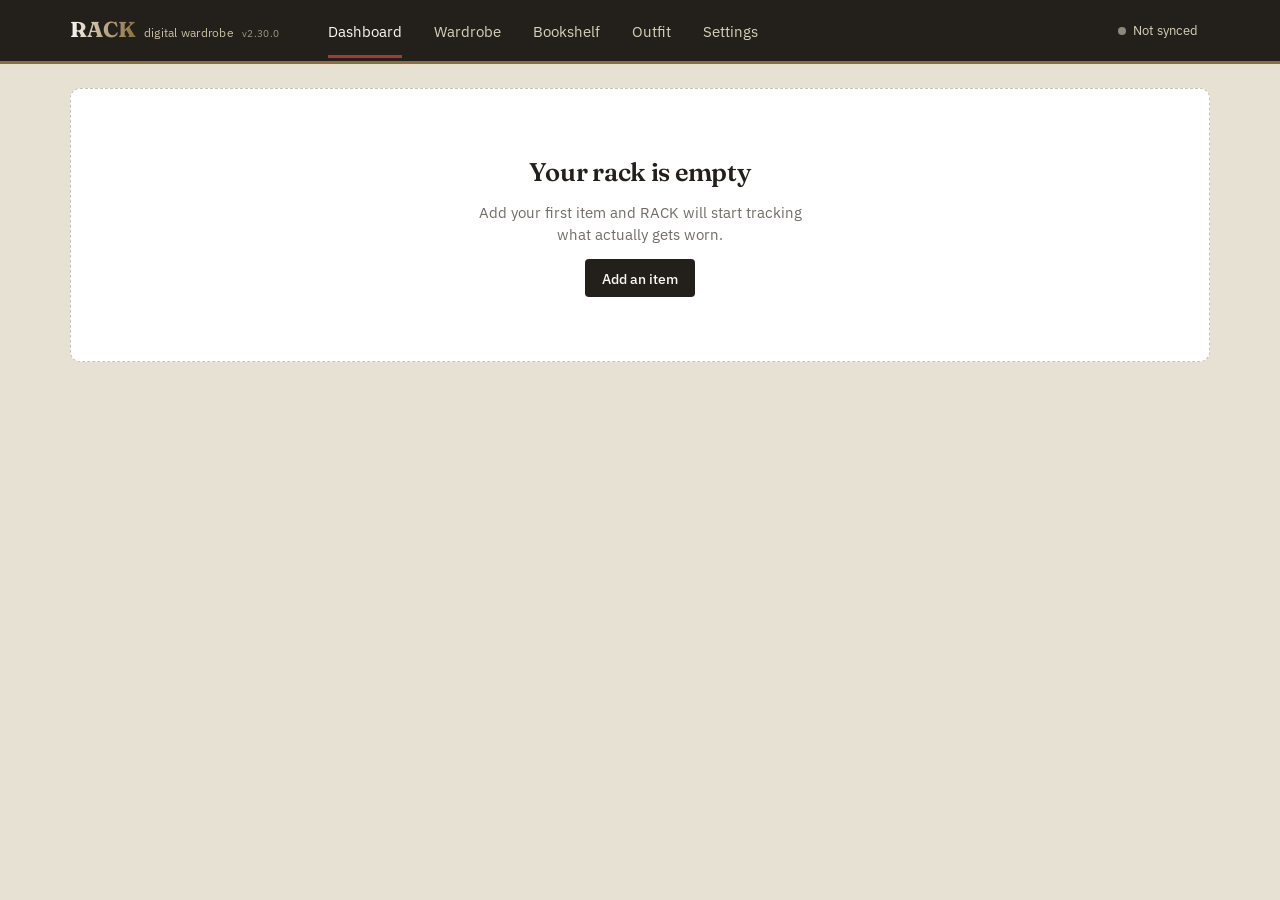
==== commit d35da076: "Add a sort button and tidy fonts, charts and list rows - Sort moves out of Filters into its own tool" ====
--- a/index.html
+++ b/index.html
@@ -15,8 +15,8 @@
 <link rel="apple-touch-icon" href="icons/apple-touch-icon.png">
 <link rel="preconnect" href="https://fonts.googleapis.com">
 <link rel="preconnect" href="https://fonts.gstatic.com" crossorigin>
-<link href="https://fonts.googleapis.com/css2?family=Fraunces:wght@500;600;700&family=IBM+Plex+Sans:wght@400;500;600&family=IBM+Plex+Mono:wght@400;500&display=swap" rel="stylesheet">
-<link rel="stylesheet" href="css/style.css?v=20261124f">
+<link href="https://fonts.googleapis.com/css2?family=Fraunces:wght@500;600;700&family=IBM+Plex+Sans:wght@400;500;600&display=swap" rel="stylesheet">
+<link rel="stylesheet" href="css/style.css?v=20261125a">
 </head>
 <body>
 
@@ -67,11 +67,11 @@
 
 <div class="toast-host" id="toast-host"></div>
 
-<script src="js/data.js?v=20261124f"></script>
-<script src="js/sync.js?v=20261124f"></script>
-<script src="js/brand-logos.js?v=20261124f"></script>
-<script src="js/photos.js?v=20261124f"></script>
-<script src="js/app.js?v=20261124f"></script>
+<script src="js/data.js?v=20261125a"></script>
+<script src="js/sync.js?v=20261125a"></script>
+<script src="js/brand-logos.js?v=20261125a"></script>
+<script src="js/photos.js?v=20261125a"></script>
+<script src="js/app.js?v=20261125a"></script>
 <script>if ('serviceWorker' in navigator) addEventListener('load', () => navigator.serviceWorker.register('sw.js').catch(() => {}));</script>
 </body>
 </html>
--- a/css/style.css
+++ b/css/style.css
@@ -35,7 +35,6 @@
   --stagger: 30ms;                                /* gap between sequential rows */
   --font-display: 'Fraunces Tabular', 'Fraunces', Georgia, 'Times New Roman', serif;
   --font-body: 'IBM Plex Sans', -apple-system, Segoe UI, sans-serif;
-  --font-mono: 'IBM Plex Mono', 'SFMono-Regular', Consolas, monospace;
 }
 
 * { box-sizing: border-box; }
@@ -54,7 +53,7 @@
 h1, h2, h3, h4 { font-family: var(--font-display); font-weight: 600; margin: 0 0 .4em; letter-spacing: -0.01em; }
 p { margin: 0 0 .8em; }
 .muted { color: var(--ink-soft); font-size: .88em; }
-.mono { font-family: var(--font-mono); }
+.mono { font-family: var(--font-body); font-variant-numeric: tabular-nums; }
 button { font-family: inherit; }
 a { color: var(--accent); }
 * { -webkit-tap-highlight-color: transparent; }
@@ -82,7 +81,7 @@
   color: var(--accent-ink);
   white-space: nowrap;
 }
-.brand small { font-family: var(--font-mono); font-size: .55em; color: #C9BFA6; font-weight: 400; letter-spacing: .02em; }
+.brand small { font-family: var(--font-body); font-variant-numeric: tabular-nums; font-size: .55em; color: #C9BFA6; font-weight: 400; letter-spacing: .02em; }
 .settings-version { display: none; text-align: center; font-size: .7rem; opacity: .6; margin: .5rem 0 0; }
 .sync-indicator__icon { display: none; }
 .brand__version { font-size: .62rem; color: #C9BFA6; opacity: .75; font-weight: 400; letter-spacing: .04em; }
@@ -225,6 +224,11 @@
 .toolbar {
   display: flex; flex-wrap: wrap; align-items: center; justify-content: flex-start; gap: .75rem;
 }
+/* sort: a toolbar button with a native select laid invisibly over it, so a tap opens the platform picker */
+.sort-btn { position: relative; cursor: pointer; }
+.sort-btn select { position: absolute; inset: 0; width: 100%; height: 100%; opacity: 0; cursor: pointer; font-size: 16px; appearance: none; border: 0; padding: 0; margin: 0; }
+.sort-btn:focus-within { outline: 2px solid var(--ink); outline-offset: 2px; }
+.sort-btn.is-sorted { background: color-mix(in srgb, var(--accent) 20%, var(--surface-raised)); font-weight: 600; }
 /* search, filters and view toggle cluster left; the create action sits alone on the far right */
 #add-item-btn { margin-left: auto; }
 .toolbar__filters { display: none; flex-wrap: wrap; gap: .5rem; flex-basis: 100%; width: 100%; }
@@ -236,7 +240,7 @@
   display: inline-flex; align-items: center; justify-content: center;
   min-width: 18px; height: 18px; padding: 0 4px; margin-left: .4rem;
   border-radius: 20px; background: var(--thread); color: #fff;
-  font-family: var(--font-mono); font-size: .68rem;
+  font-family: var(--font-body); font-variant-numeric: tabular-nums; font-size: .68rem;
 }
 .filter-count-badge[hidden] { display: none; }
 .filters-backdrop { display: none; }
@@ -358,14 +362,14 @@
 /* ---------------- charts ---------------- */
 .chart-svg { width: 100%; height: auto; margin-top: .3rem; }
 .chart-svg .chart-label { font-family: var(--font-body); font-size: 12px; fill: var(--ink-soft); }
-.chart-svg .chart-value { font-family: var(--font-mono); font-size: 11px; fill: var(--text); }
+.chart-svg .chart-value { font-family: var(--font-body); font-variant-numeric: tabular-nums; font-size: 11px; fill: var(--text); }
 .chart-svg .chart-track { fill: var(--canvas); }
 .chart-svg .chart-icon { color: var(--ink-soft); }
 .chart-svg .chart-grid { stroke: var(--line); stroke-width: 1; }
-.chart-svg .chart-tick { font-family: var(--font-mono); font-size: 10px; fill: var(--ink-soft); }
+.chart-svg .chart-tick { font-family: var(--font-body); font-variant-numeric: tabular-nums; font-size: 10px; fill: var(--ink-soft); }
 
 .tag-chip {
-  display: inline-block; font-family: var(--font-mono); font-size: .72rem;
+  display: inline-block; font-family: var(--font-body); font-variant-numeric: tabular-nums; font-size: .72rem;
   background: var(--canvas); border: 1px solid var(--line); border-radius: 20px;
   padding: .15rem .55rem; color: color-mix(in srgb, var(--text) 68%, var(--canvas));
 }
@@ -373,7 +377,7 @@
 .tag-chip--good { background: var(--good-bg); color: color-mix(in srgb, var(--good) 50%, var(--text)); border-color: transparent; }
 .tag-chip--warn { background: var(--warn-bg); color: color-mix(in srgb, var(--warn) 50%, var(--text)); border-color: transparent; }
 .tag-chip--muted { opacity: .7; }
-.tag-chip--more { cursor: pointer; font-family: var(--font-mono); line-height: inherit; color: var(--text); }
+.tag-chip--more { cursor: pointer; font-family: var(--font-body); font-variant-numeric: tabular-nums; line-height: inherit; color: var(--text); }
 .tag-chip--more { transition: border-color .2s var(--ease-out), transform .14s var(--ease-out); }
 .tag-chip--more:hover { border-color: var(--ink-soft); }
 .tag-chip--more:active { transform: scale(.97); }
@@ -465,7 +469,7 @@
 .btn--wear { padding: .65rem 1rem; font-size: .92rem; }
 .item-card--retired { opacity: .82; background: var(--canvas); }
 .retired-badge {
-  display: inline-block; font-size: .72rem; font-family: var(--font-mono);
+  display: inline-block; font-size: .72rem; font-family: var(--font-body); font-variant-numeric: tabular-nums;
   color: var(--ink-soft); background: var(--surface-raised); border: 1px solid var(--line);
   border-radius: 20px; padding: .15rem .6rem; margin: .3rem 0 0;
 }
@@ -486,6 +490,7 @@
 .tb-btn svg { flex-shrink: 0; }
 @media (max-width: 640px) {
   .tb-btn__label { display: none; }
+  .wardrobe-block .toolbar { gap: .5rem; }   /* filters, sort, view, history and + Add share one row from 375px up */
   .tb-btn { gap: 0; min-width: 44px; padding-inline: .7rem; }
   .filters-toggle-btn.tb-btn .filter-count-badge { position: absolute; top: -7px; right: -7px; margin: 0; }
 }
@@ -500,7 +505,7 @@
   background: none; border: none; border-bottom: 1px solid var(--line); cursor: pointer; text-align: left;
   color: var(--text); font-family: var(--font-display); font-size: 1.05rem; font-weight: 600;
 }
-.item-group__count { font-family: var(--font-mono); font-size: .75rem; font-weight: 400; color: var(--ink-soft); }
+.item-group__count { font-family: var(--font-body); font-variant-numeric: tabular-nums; font-size: .75rem; font-weight: 400; color: var(--ink-soft); }
 .item-group__chev {
   width: .5rem; height: .5rem; margin: 0 .3rem .25rem .1rem; flex-shrink: 0;
   border-right: 2px solid currentColor; border-bottom: 2px solid currentColor;
@@ -553,9 +558,9 @@
 .item-row__menu button:hover { background: var(--canvas); }
 .item-row__menu button.danger { color: var(--thread); }
 .item-row__menu button:disabled { opacity: .4; cursor: not-allowed; }
-@media (max-width: 640px) {
-  .item-row__title { max-width: 46vw; }
-}
+/* compact +1 so the title gets the room; the title keeps its last words and trims the middle */
+.item-row__wear { min-width: 44px; padding-inline: .7rem; }
+.item-row__title .mid { font: inherit; }
 
 /* ---------------- outfit builder ---------------- */
 .outfit-question { font-family: var(--font-display); font-size: 1.3rem; margin: 0; }
@@ -853,7 +858,7 @@
 .color-field input[type="color"] { width: 48px; height: 32px; padding: 2px; cursor: pointer; }
 .hex-input { display: flex; align-items: center; gap: .5rem; }
 .hex-input .hex-input__swatch { flex: none; }
-.hex-input input[type="text"] { width: 7.2rem; font-family: var(--font-mono); text-transform: uppercase; }
+.hex-input input[type="text"] { width: 7.2rem; font-family: var(--font-body); font-variant-numeric: tabular-nums; text-transform: uppercase; }
 .hex-input input[type="text"].is-invalid { border-color: var(--thread); }
 .theme-advanced .color-field + .color-field { margin-top: .7rem; }
 
@@ -1459,9 +1464,10 @@
 .wear-history__list li { padding: .4rem 0; border-bottom: 1px solid var(--line); }
 
 .wear-month-panel { margin-bottom: 1rem; }
-.wear-month-stats { display: grid; grid-template-columns: repeat(3, minmax(0, 1fr)); gap: .75rem; margin: 1rem 0; }
+/* equal columns, but never narrower than their label, so no label wraps onto a second line */
+.wear-month-stats { display: grid; grid-template-columns: repeat(3, minmax(max-content, 1fr)); gap: .75rem clamp(.25rem, 1.5vw, .75rem); margin: 1rem 0; }
 .wear-month-stats strong { display: block; font: 1.6rem var(--font-display); }
-.wear-month-stats span { color: var(--ink-soft); font-size: .8rem; }
+.wear-month-stats span { color: var(--ink-soft); font-size: .8rem; white-space: nowrap; }
 .wear-month-panel .wear-month-stats { margin: 1.1rem 0 1.25rem; }
 .wear-month-panel .wear-month-stats strong {   /* dashboard card only: tall numerals (stretched, since the columns are narrow) */
   font-size: clamp(2.2rem, 10.5vw, 3rem); font-weight: 700; line-height: 1; white-space: nowrap;
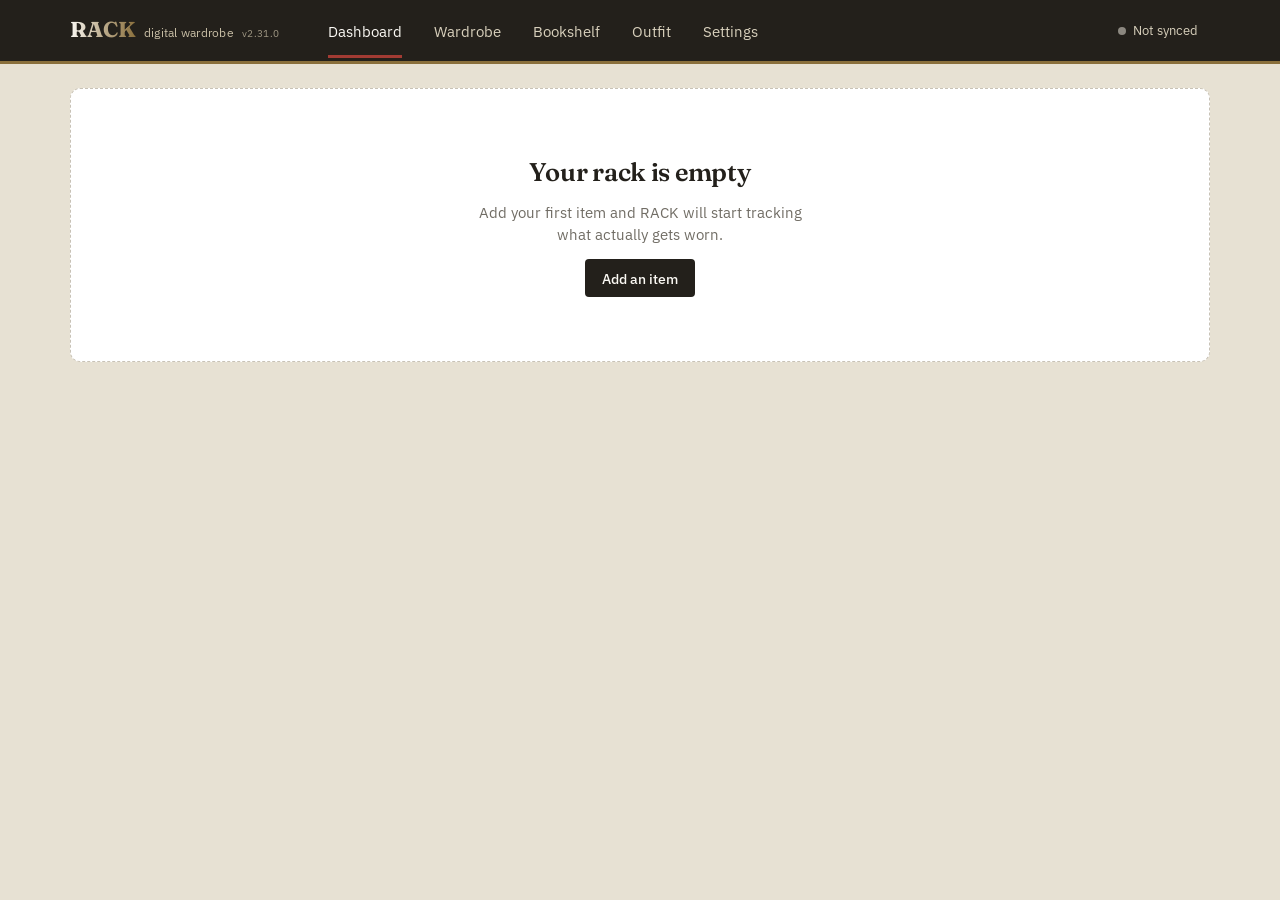
==== commit 874cd946: "Add Undo after logging wears and let single wears be removed - +1 Worn, Wear this outfit and Log pas" ====
--- a/index.html
+++ b/index.html
@@ -16,7 +16,7 @@
 <link rel="preconnect" href="https://fonts.googleapis.com">
 <link rel="preconnect" href="https://fonts.gstatic.com" crossorigin>
 <link href="https://fonts.googleapis.com/css2?family=Fraunces:wght@500;600;700&family=IBM+Plex+Sans:wght@400;500;600&display=swap" rel="stylesheet">
-<link rel="stylesheet" href="css/style.css?v=20261125a">
+<link rel="stylesheet" href="css/style.css?v=20261125b">
 </head>
 <body>
 
@@ -67,11 +67,11 @@
 
 <div class="toast-host" id="toast-host"></div>
 
-<script src="js/data.js?v=20261125a"></script>
-<script src="js/sync.js?v=20261125a"></script>
-<script src="js/brand-logos.js?v=20261125a"></script>
-<script src="js/photos.js?v=20261125a"></script>
-<script src="js/app.js?v=20261125a"></script>
+<script src="js/data.js?v=20261125b"></script>
+<script src="js/sync.js?v=20261125b"></script>
+<script src="js/brand-logos.js?v=20261125b"></script>
+<script src="js/photos.js?v=20261125b"></script>
+<script src="js/app.js?v=20261125b"></script>
 <script>if ('serviceWorker' in navigator) addEventListener('load', () => navigator.serviceWorker.register('sw.js').catch(() => {}));</script>
 </body>
 </html>
--- a/css/style.css
+++ b/css/style.css
@@ -1462,6 +1462,8 @@
 .wear-history { overflow-wrap: anywhere; }
 .wear-history__list { padding-left: 1.4rem; }
 .wear-history__list li { padding: .4rem 0; border-bottom: 1px solid var(--line); }
+.wear-history__row { display: flex; align-items: center; justify-content: space-between; gap: .5rem; }
+.wear-history__remove { flex: none; min-width: 36px; min-height: 36px; }
 
 .wear-month-panel { margin-bottom: 1rem; }
 /* equal columns, but never narrower than their label, so no label wraps onto a second line */
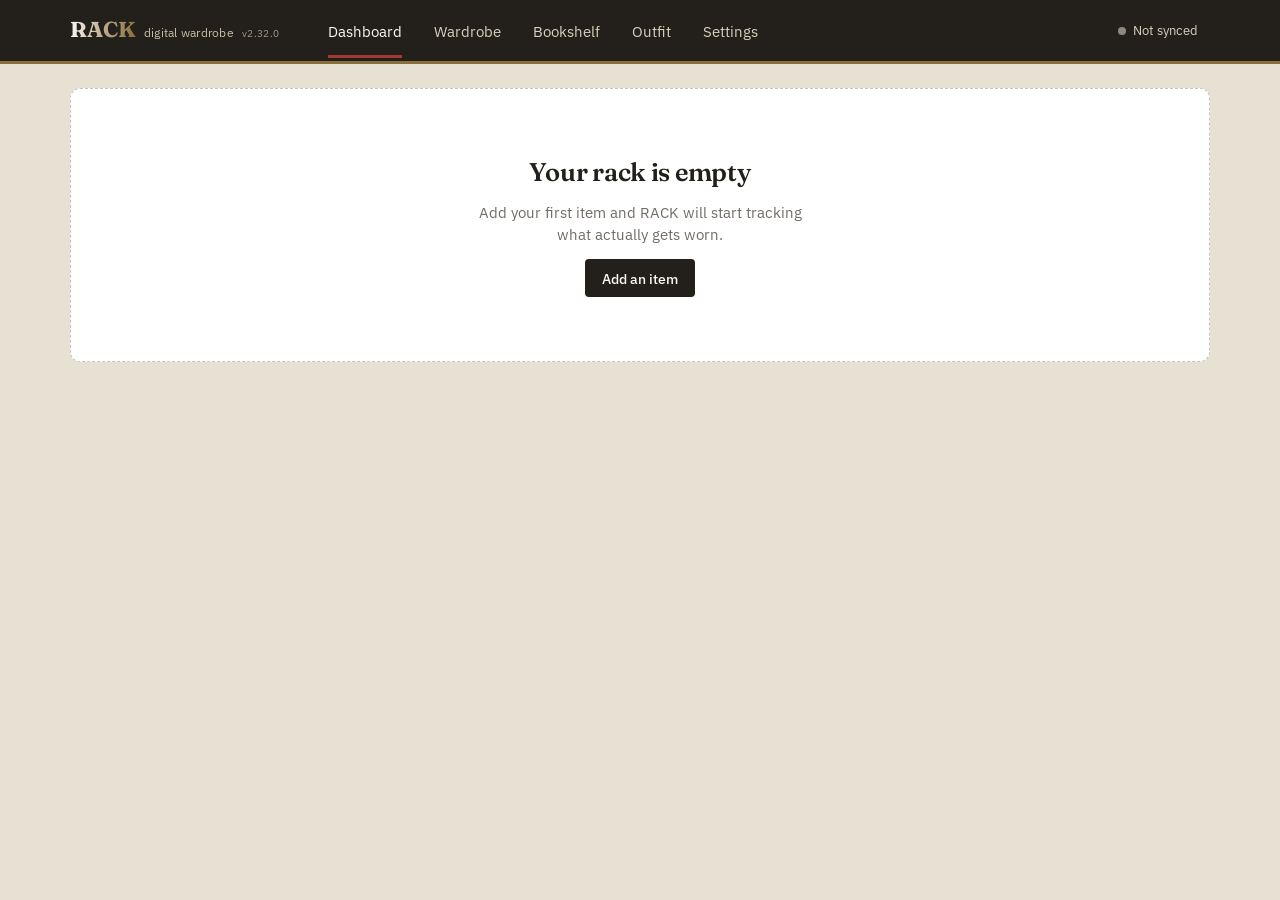
==== commit b7ec2c22: "Save the activity on each outfit log Outfit logs gain an optional activityId: the activity picked in" ====
--- a/index.html
+++ b/index.html
@@ -16,7 +16,7 @@
 <link rel="preconnect" href="https://fonts.googleapis.com">
 <link rel="preconnect" href="https://fonts.gstatic.com" crossorigin>
 <link href="https://fonts.googleapis.com/css2?family=Fraunces:wght@500;600;700&family=IBM+Plex+Sans:wght@400;500;600&display=swap" rel="stylesheet">
-<link rel="stylesheet" href="css/style.css?v=20261125b">
+<link rel="stylesheet" href="css/style.css?v=20261125c">
 </head>
 <body>
 
@@ -67,11 +67,11 @@
 
 <div class="toast-host" id="toast-host"></div>
 
-<script src="js/data.js?v=20261125b"></script>
-<script src="js/sync.js?v=20261125b"></script>
-<script src="js/brand-logos.js?v=20261125b"></script>
-<script src="js/photos.js?v=20261125b"></script>
-<script src="js/app.js?v=20261125b"></script>
+<script src="js/data.js?v=20261125c"></script>
+<script src="js/sync.js?v=20261125c"></script>
+<script src="js/brand-logos.js?v=20261125c"></script>
+<script src="js/photos.js?v=20261125c"></script>
+<script src="js/app.js?v=20261125c"></script>
 <script>if ('serviceWorker' in navigator) addEventListener('load', () => navigator.serviceWorker.register('sw.js').catch(() => {}));</script>
 </body>
 </html>
--- a/css/style.css
+++ b/css/style.css
@@ -1452,6 +1452,9 @@
 .outfit-history__entry { border: 1px solid var(--line); border-radius: var(--radius-m); background: var(--surface-raised); padding: 1rem; min-width: 0; }
 .outfit-history__header { display: flex; flex-wrap: wrap; align-items: center; justify-content: space-between; gap: .5rem; }
 .outfit-history__header time { font-weight: 500; color: var(--ink-soft); font-size: .9rem; }
+.outfit-history__when { display: flex; flex-direction: column; gap: .1rem; min-width: 0; }
+.outfit-history__activity { font-weight: 600; font-size: .85rem; color: var(--text); }
+.outfit-history__activity--none { font-weight: 400; color: var(--ink-soft); }
 .outfit-history__items { list-style: none; display: flex; flex-wrap: wrap; gap: .4rem; padding: 0; margin: .5rem 0 0; overflow-wrap: anywhere; }
 .outfit-history__chip { display: inline-flex; align-items: center; gap: .4rem; }
 .outfit-history__chip .swatch { margin-top: 0; }
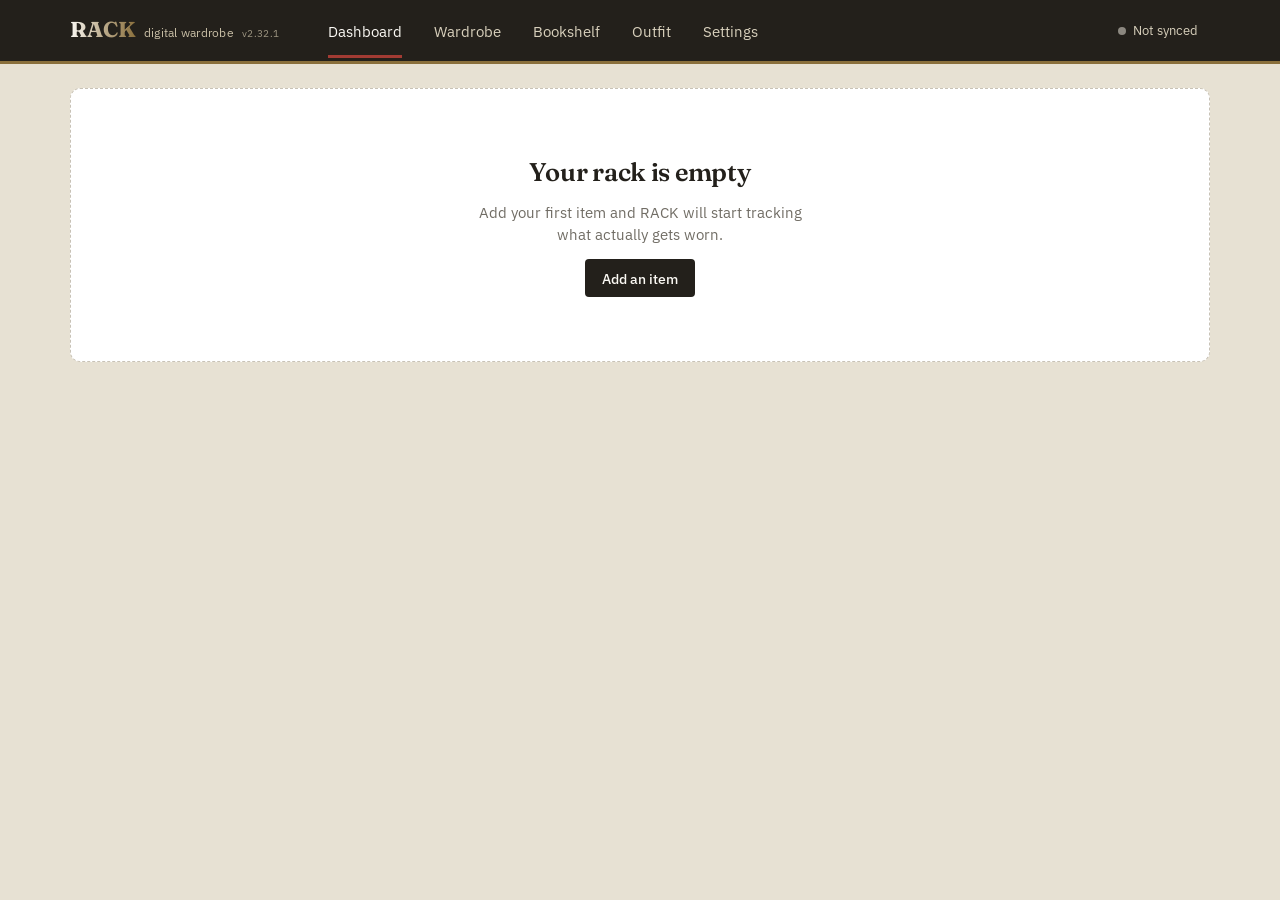
==== commit d8caba0a: "Move the dashboard lists above the charts The lists are short and actionable; the charts now sit at " ====
--- a/index.html
+++ b/index.html
@@ -16,7 +16,7 @@
 <link rel="preconnect" href="https://fonts.googleapis.com">
 <link rel="preconnect" href="https://fonts.gstatic.com" crossorigin>
 <link href="https://fonts.googleapis.com/css2?family=Fraunces:wght@500;600;700&family=IBM+Plex+Sans:wght@400;500;600&display=swap" rel="stylesheet">
-<link rel="stylesheet" href="css/style.css?v=20261125c">
+<link rel="stylesheet" href="css/style.css?v=20261125d">
 </head>
 <body>
 
@@ -67,11 +67,11 @@
 
 <div class="toast-host" id="toast-host"></div>
 
-<script src="js/data.js?v=20261125c"></script>
-<script src="js/sync.js?v=20261125c"></script>
-<script src="js/brand-logos.js?v=20261125c"></script>
-<script src="js/photos.js?v=20261125c"></script>
-<script src="js/app.js?v=20261125c"></script>
+<script src="js/data.js?v=20261125d"></script>
+<script src="js/sync.js?v=20261125d"></script>
+<script src="js/brand-logos.js?v=20261125d"></script>
+<script src="js/photos.js?v=20261125d"></script>
+<script src="js/app.js?v=20261125d"></script>
 <script>if ('serviceWorker' in navigator) addEventListener('load', () => navigator.serviceWorker.register('sw.js').catch(() => {}));</script>
 </body>
 </html>
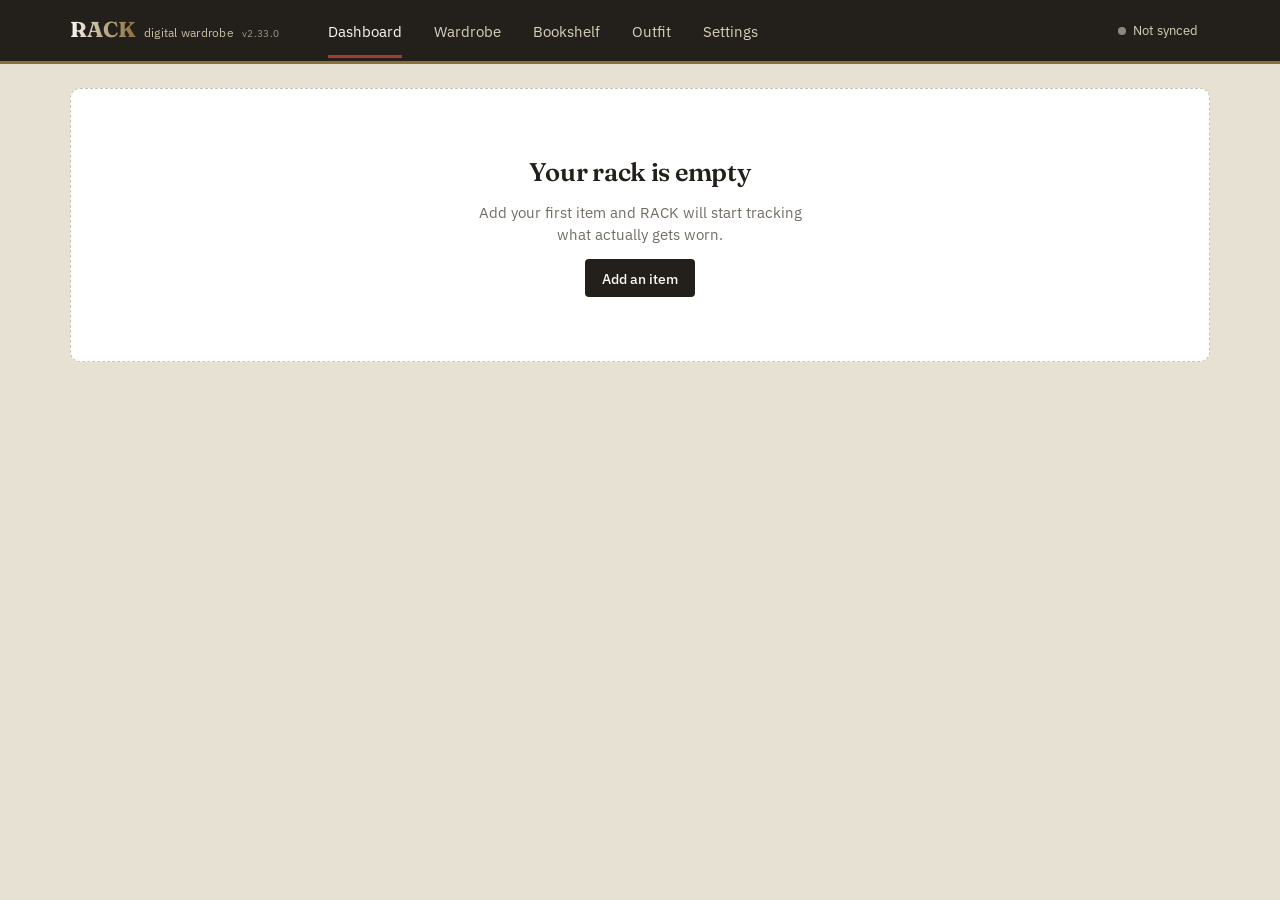
==== commit 3130deba: "Flip the cost per wear label and figure when switching Only the two parts that change flip; reduced-" ====
--- a/index.html
+++ b/index.html
@@ -16,7 +16,7 @@
 <link rel="preconnect" href="https://fonts.googleapis.com">
 <link rel="preconnect" href="https://fonts.gstatic.com" crossorigin>
 <link href="https://fonts.googleapis.com/css2?family=Fraunces:wght@500;600;700&family=IBM+Plex+Sans:wght@400;500;600&display=swap" rel="stylesheet">
-<link rel="stylesheet" href="css/style.css?v=20261125d">
+<link rel="stylesheet" href="css/style.css?v=20261125f">
 </head>
 <body>
 
@@ -67,11 +67,11 @@
 
 <div class="toast-host" id="toast-host"></div>
 
-<script src="js/data.js?v=20261125d"></script>
-<script src="js/sync.js?v=20261125d"></script>
-<script src="js/brand-logos.js?v=20261125d"></script>
-<script src="js/photos.js?v=20261125d"></script>
-<script src="js/app.js?v=20261125d"></script>
+<script src="js/data.js?v=20261125f"></script>
+<script src="js/sync.js?v=20261125f"></script>
+<script src="js/brand-logos.js?v=20261125f"></script>
+<script src="js/photos.js?v=20261125f"></script>
+<script src="js/app.js?v=20261125f"></script>
 <script>if ('serviceWorker' in navigator) addEventListener('load', () => navigator.serviceWorker.register('sw.js').catch(() => {}));</script>
 </body>
 </html>
--- a/css/style.css
+++ b/css/style.css
@@ -264,12 +264,13 @@
 /* hero metric: one dominant figure, supporting numbers small beneath */
 .stat-hero { grid-column: 1 / -1; padding: .9rem 1.2rem; gap: .2rem; }
 .stat-hero .stat-card__num { font-size: 1.9rem; line-height: 1.1; }
-.stat-hero__head { display: flex; align-items: center; gap: .35rem; }
+.stat-hero__head { display: flex; align-items: center; justify-content: space-between; gap: .35rem; }   /* switch sits at the right edge, clear of the figure */
 .stat-hero__switch {
   display: inline-flex; align-items: center; justify-content: center; flex: none;
   width: 30px; height: 30px; margin: -4px 0; padding: 0; border-radius: 999px;
   border: 1px solid var(--line); background: transparent; color: var(--ink-soft); cursor: pointer;
 }
+#cpw-label, #cpw-value { transform-origin: left center; }
 .stat-hero__switch:hover, .stat-hero__switch:focus-visible { color: var(--text); border-color: currentColor; }
 .stat-hero__meta {
   display: grid; grid-template-columns: repeat(auto-fit, minmax(110px, 1fr)); gap: .75rem 1rem;
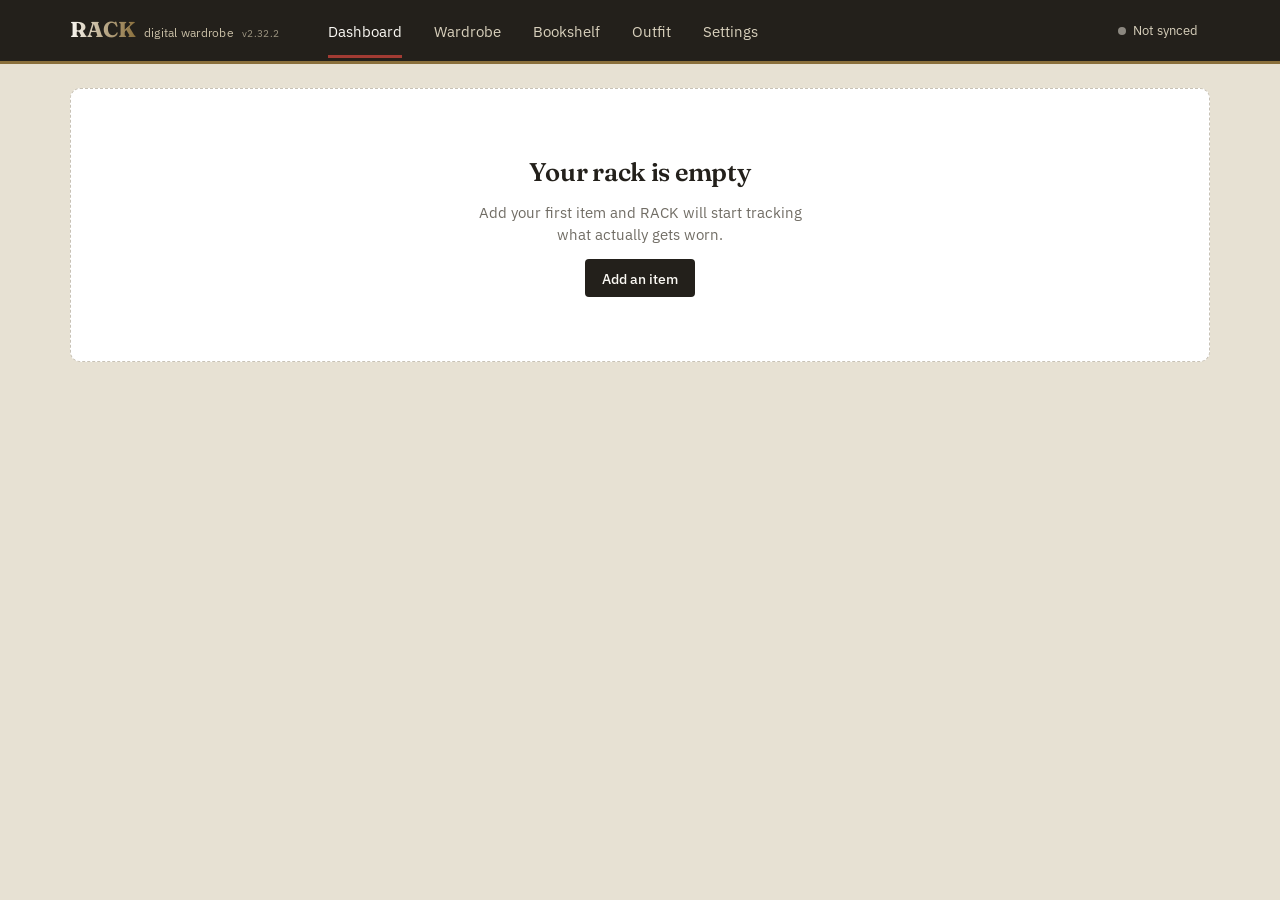
==== commit 282e2f06: "Put the cost per wear switch at the right edge of the card" ====
--- a/index.html
+++ b/index.html
@@ -16,7 +16,7 @@
 <link rel="preconnect" href="https://fonts.googleapis.com">
 <link rel="preconnect" href="https://fonts.gstatic.com" crossorigin>
 <link href="https://fonts.googleapis.com/css2?family=Fraunces:wght@500;600;700&family=IBM+Plex+Sans:wght@400;500;600&display=swap" rel="stylesheet">
-<link rel="stylesheet" href="css/style.css?v=20261125f">
+<link rel="stylesheet" href="css/style.css?v=20261125e">
 </head>
 <body>
 
@@ -67,11 +67,11 @@
 
 <div class="toast-host" id="toast-host"></div>
 
-<script src="js/data.js?v=20261125f"></script>
-<script src="js/sync.js?v=20261125f"></script>
-<script src="js/brand-logos.js?v=20261125f"></script>
-<script src="js/photos.js?v=20261125f"></script>
-<script src="js/app.js?v=20261125f"></script>
+<script src="js/data.js?v=20261125e"></script>
+<script src="js/sync.js?v=20261125e"></script>
+<script src="js/brand-logos.js?v=20261125e"></script>
+<script src="js/photos.js?v=20261125e"></script>
+<script src="js/app.js?v=20261125e"></script>
 <script>if ('serviceWorker' in navigator) addEventListener('load', () => navigator.serviceWorker.register('sw.js').catch(() => {}));</script>
 </body>
 </html>
--- a/css/style.css
+++ b/css/style.css
@@ -270,7 +270,6 @@
   width: 30px; height: 30px; margin: -4px 0; padding: 0; border-radius: 999px;
   border: 1px solid var(--line); background: transparent; color: var(--ink-soft); cursor: pointer;
 }
-#cpw-label, #cpw-value { transform-origin: left center; }
 .stat-hero__switch:hover, .stat-hero__switch:focus-visible { color: var(--text); border-color: currentColor; }
 .stat-hero__meta {
   display: grid; grid-template-columns: repeat(auto-fit, minmax(110px, 1fr)); gap: .75rem 1rem;
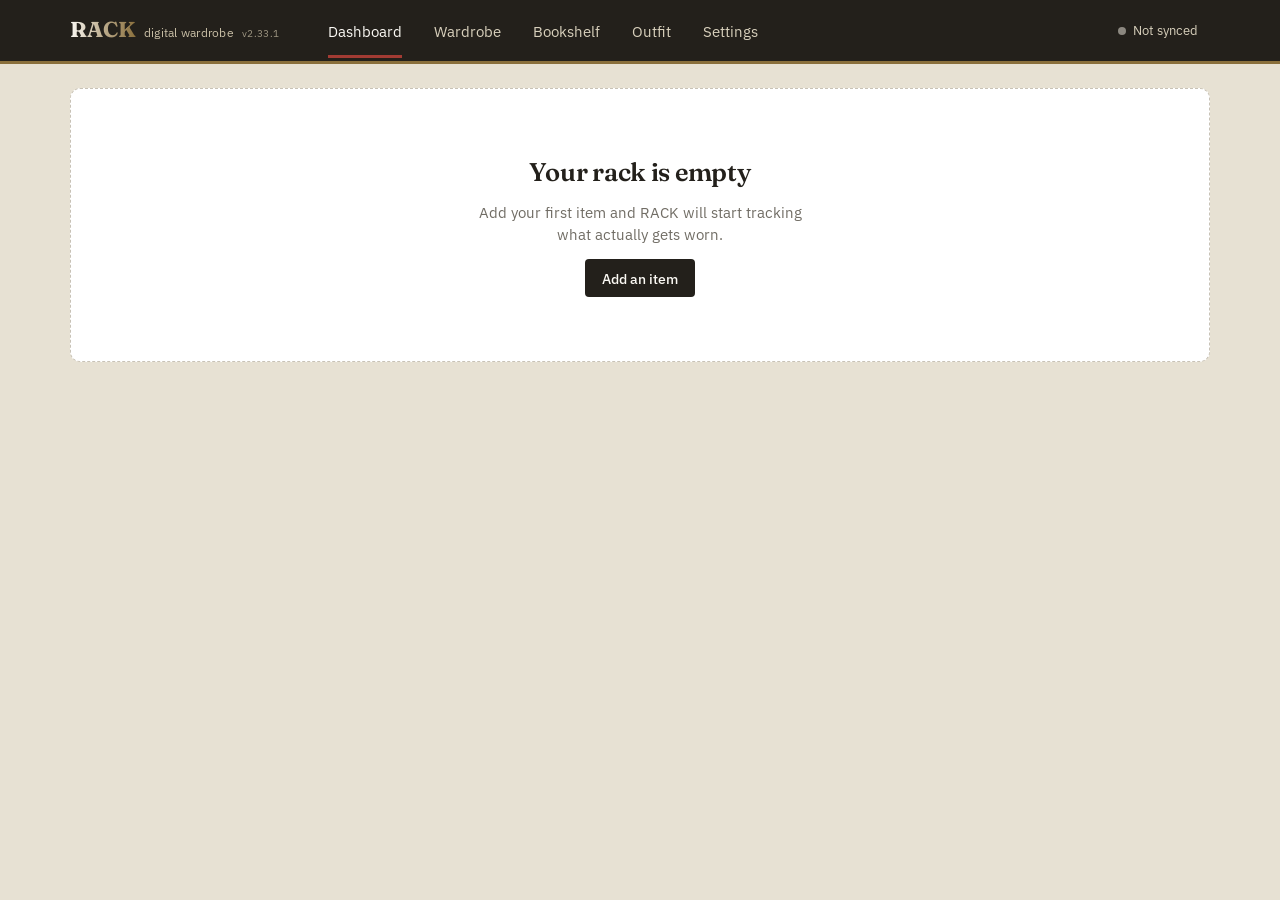
==== commit 190d37f7: "Remove the duplicate month heading from wear history The month picker already shows the month; the t" ====
--- a/index.html
+++ b/index.html
@@ -16,7 +16,7 @@
 <link rel="preconnect" href="https://fonts.googleapis.com">
 <link rel="preconnect" href="https://fonts.gstatic.com" crossorigin>
 <link href="https://fonts.googleapis.com/css2?family=Fraunces:wght@500;600;700&family=IBM+Plex+Sans:wght@400;500;600&display=swap" rel="stylesheet">
-<link rel="stylesheet" href="css/style.css?v=20261125e">
+<link rel="stylesheet" href="css/style.css?v=20261125g">
 </head>
 <body>
 
@@ -67,11 +67,11 @@
 
 <div class="toast-host" id="toast-host"></div>
 
-<script src="js/data.js?v=20261125e"></script>
-<script src="js/sync.js?v=20261125e"></script>
-<script src="js/brand-logos.js?v=20261125e"></script>
-<script src="js/photos.js?v=20261125e"></script>
-<script src="js/app.js?v=20261125e"></script>
+<script src="js/data.js?v=20261125g"></script>
+<script src="js/sync.js?v=20261125g"></script>
+<script src="js/brand-logos.js?v=20261125g"></script>
+<script src="js/photos.js?v=20261125g"></script>
+<script src="js/app.js?v=20261125g"></script>
 <script>if ('serviceWorker' in navigator) addEventListener('load', () => navigator.serviceWorker.register('sw.js').catch(() => {}));</script>
 </body>
 </html>
--- a/css/style.css
+++ b/css/style.css
@@ -270,6 +270,7 @@
   width: 30px; height: 30px; margin: -4px 0; padding: 0; border-radius: 999px;
   border: 1px solid var(--line); background: transparent; color: var(--ink-soft); cursor: pointer;
 }
+#cpw-label, #cpw-value { transform-origin: left center; }
 .stat-hero__switch:hover, .stat-hero__switch:focus-visible { color: var(--text); border-color: currentColor; }
 .stat-hero__meta {
   display: grid; grid-template-columns: repeat(auto-fit, minmax(110px, 1fr)); gap: .75rem 1rem;
@@ -1480,7 +1481,6 @@
 }
 .wear-export { margin: 1rem 0; }
 .wear-month-controls { display: flex; align-items: end; gap: .5rem; }
-.wear-month-title { margin-bottom: 1.25rem; }
 .wear-month-select { position: relative; z-index: 1; }
 .wear-month-picker { transform-origin: top center; animation: popover-in var(--dur-enter) var(--ease-out); }
 .wear-month-field { display: flex; flex-direction: column; flex: 1; min-width: 0; gap: .35rem; font-size: .85rem; font-weight: 500; }
